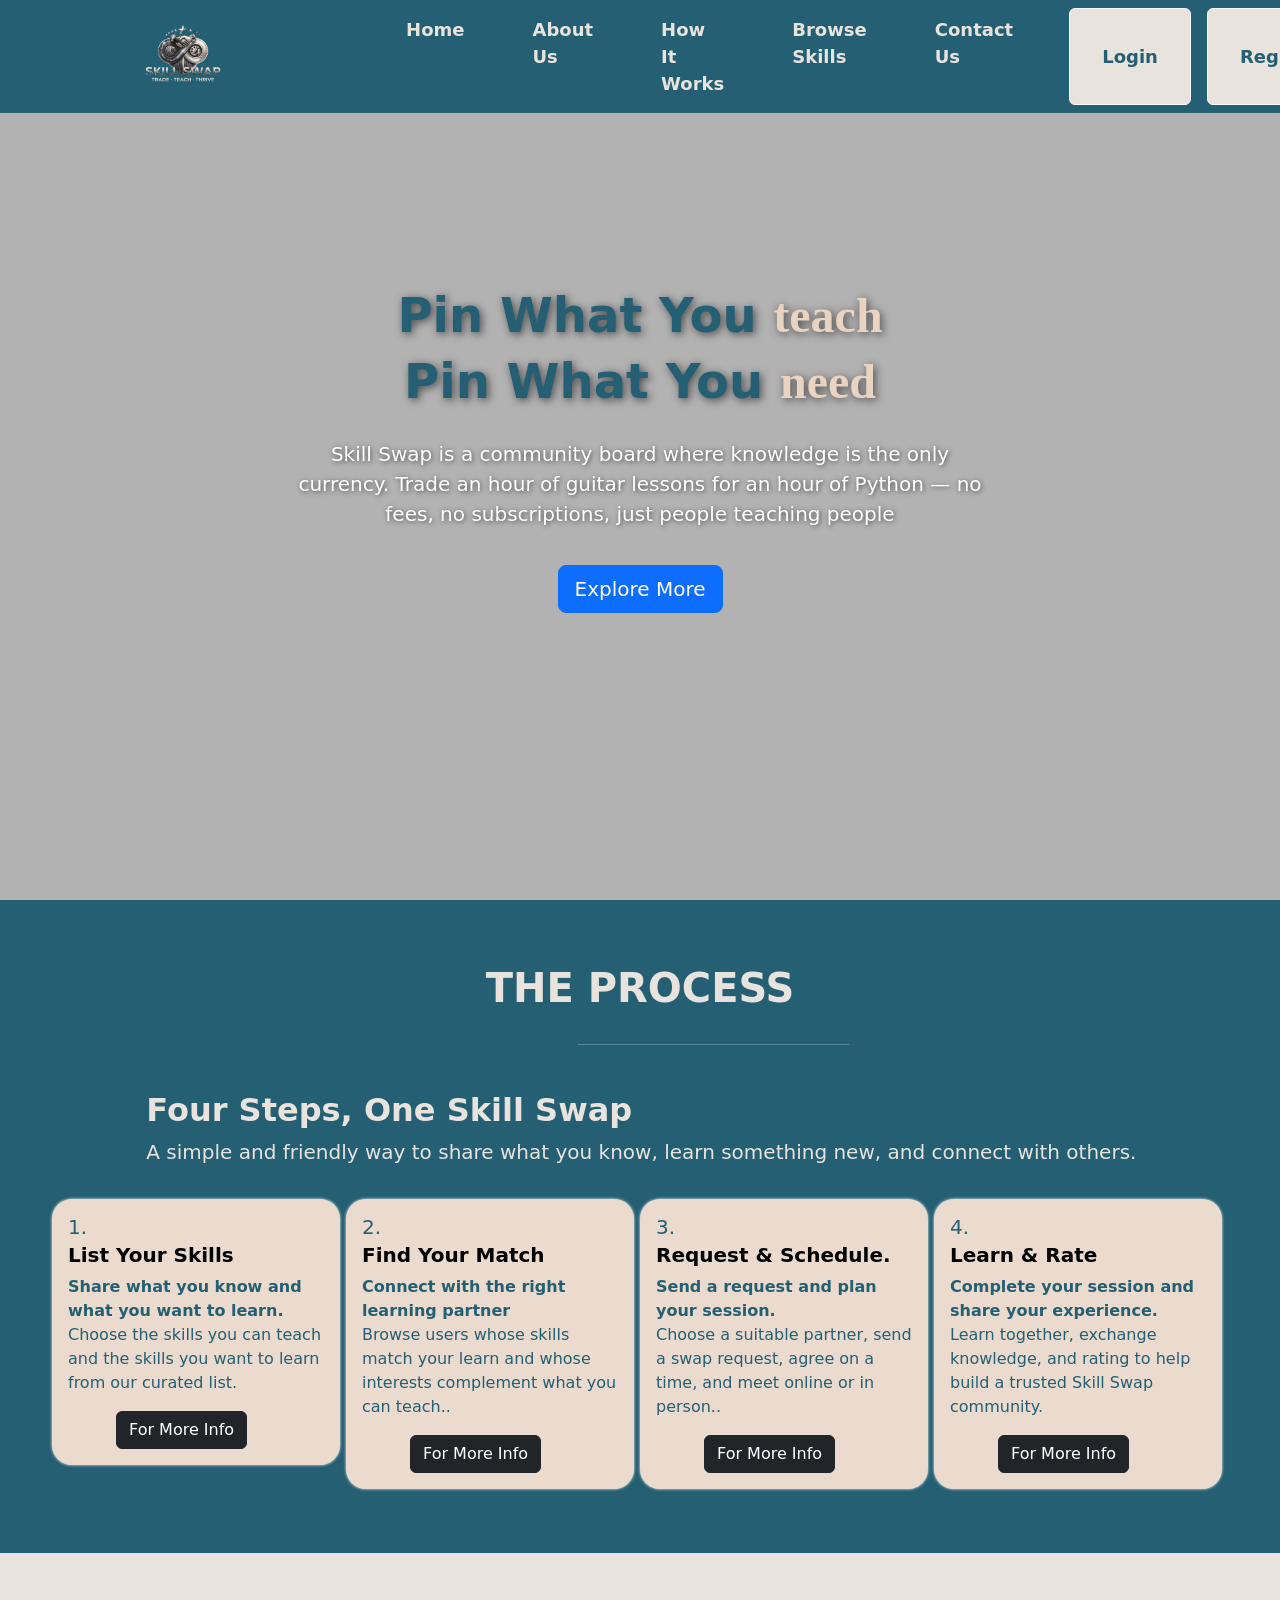
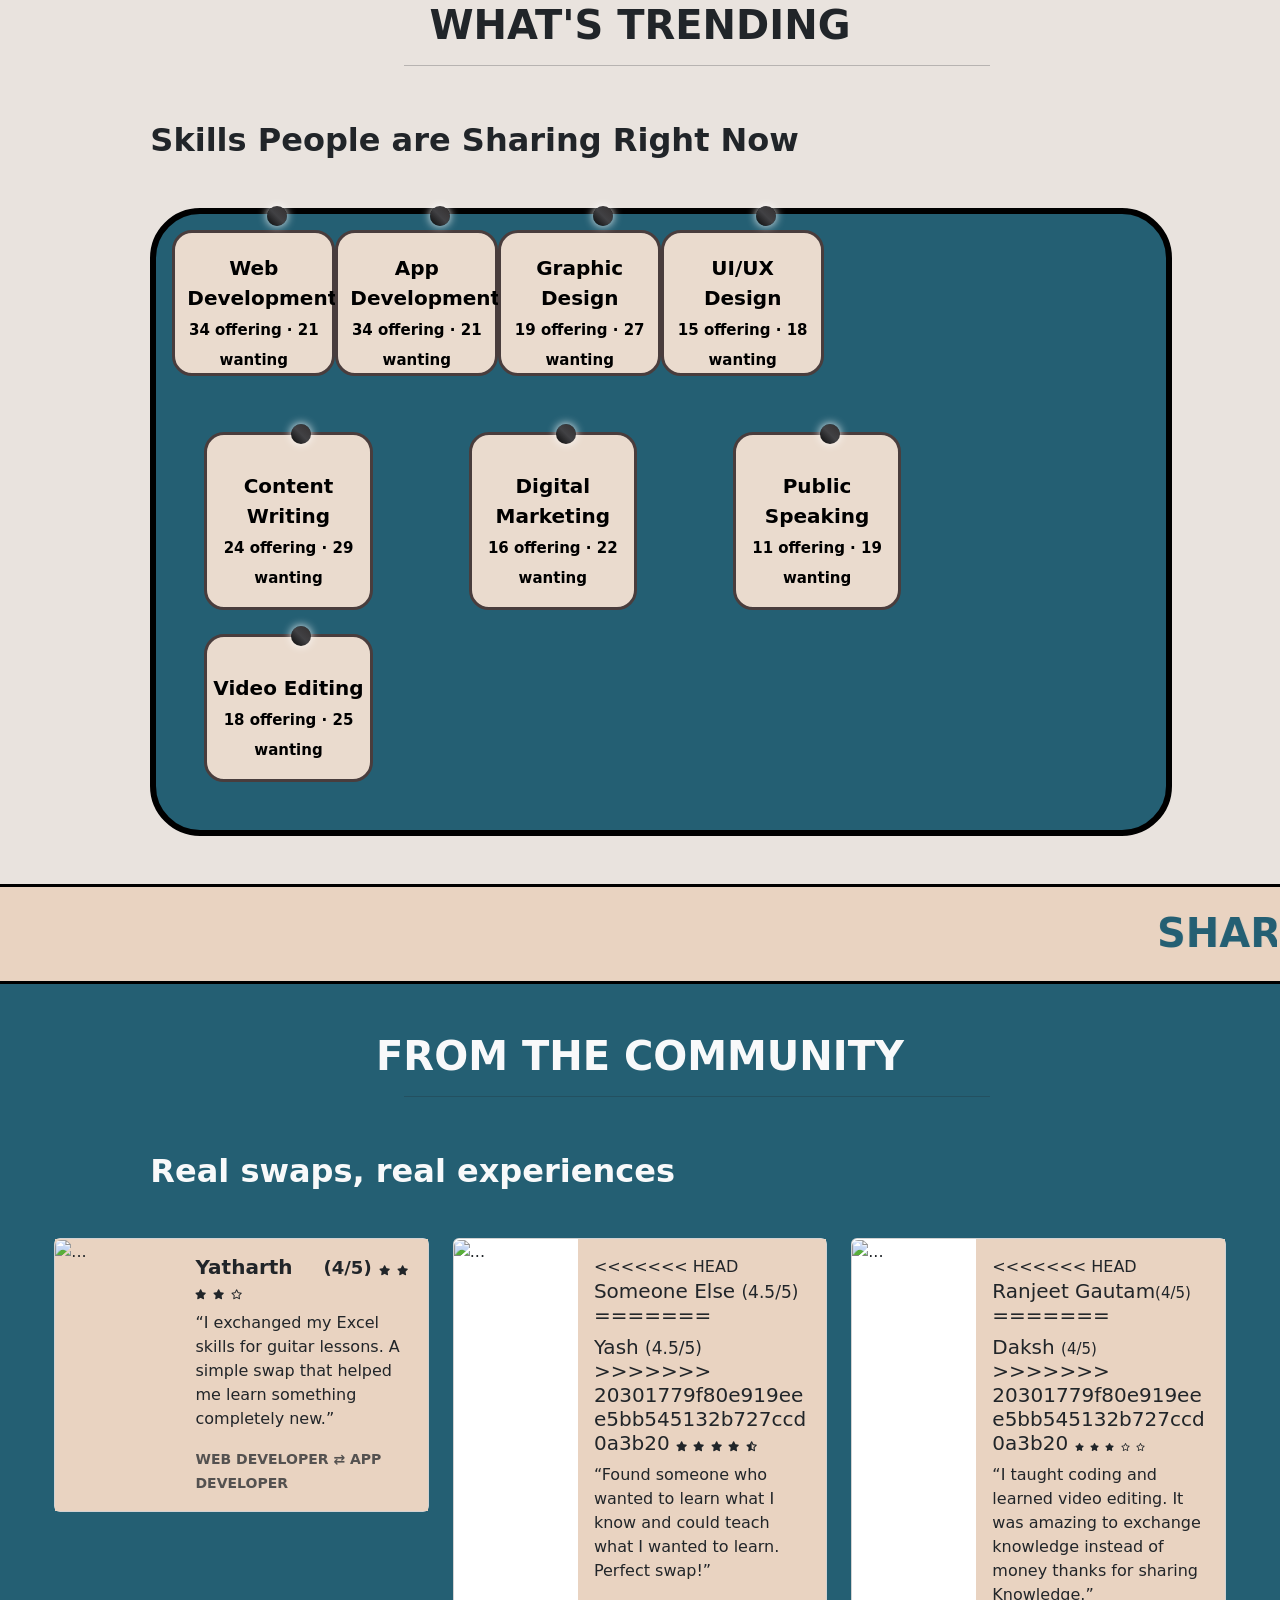
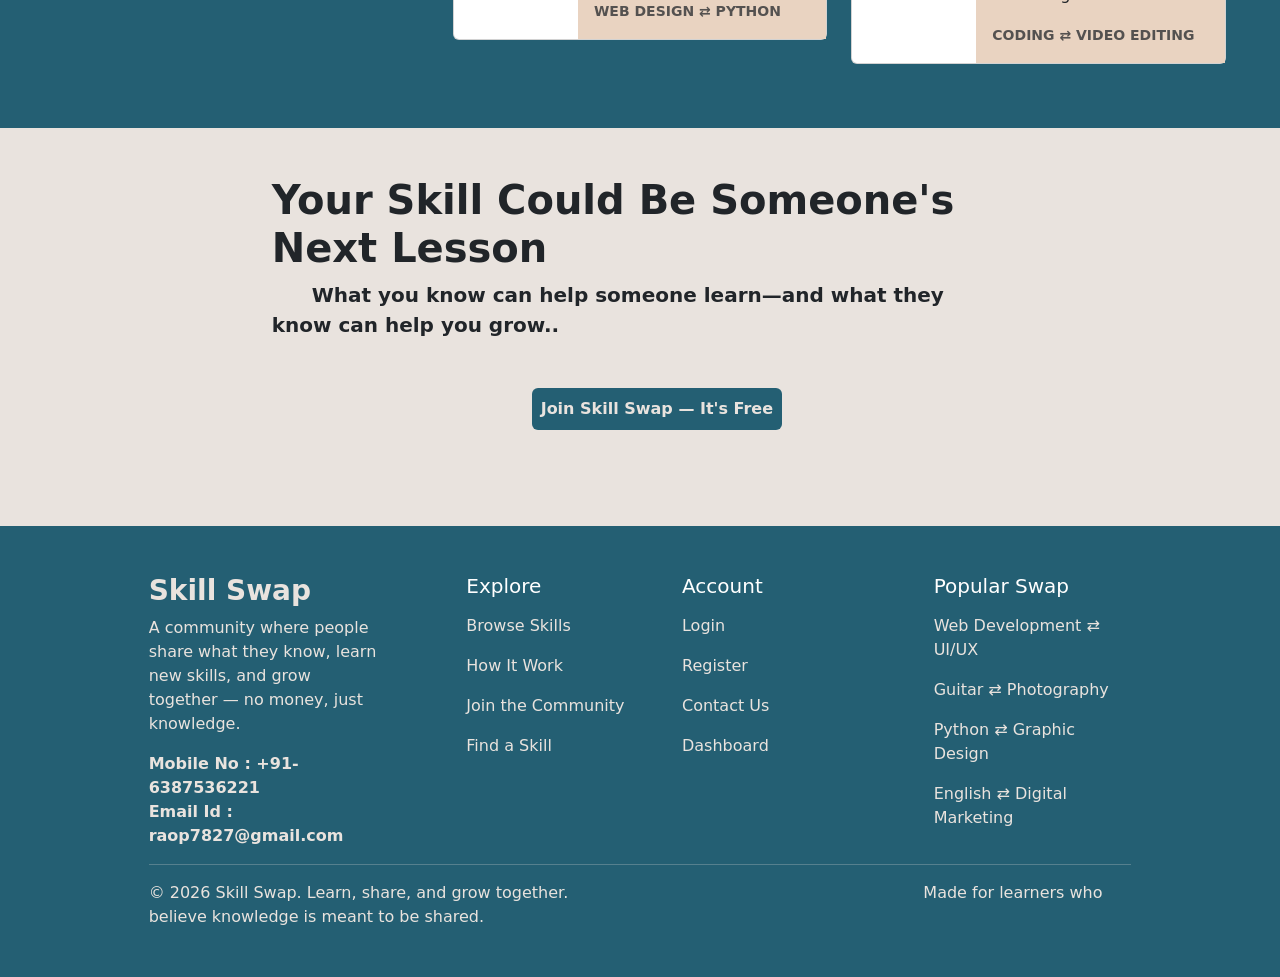
==== Index.html @ f8d186f0 "Updated Code" ====
<!DOCTYPE html>
<html lang="en">
<head>
 <link rel="stylesheet" href="css/bootstrap.css">
 <link rel="stylesheet" href="css/all.css">
 <link rel="stylesheet" href="index.css">
 <style>
 
 </style>
</head>
<body>
    <div class="comtainer-fluid">
        <div class="row bg-color1  fixed-top">
               <nav class="navbar navbar-expand-lg navbar-dark  ">

                    <img src="images/l.png" alt="" class="h2 img-fluid bg-color1">
    <button class="navbar-toggler" type="button" data-bs-toggle="collapse" data-bs-target="#navMenu">
      <span class="navbar-toggler-icon"></span>
    </button>
    <div class="collapse navbar-collapse bg-color1" id="navMenu">
      <ul class="navbar-nav ms-5 me-auto ab">
        <li class="nav-item"><a class="nav-link ab" href="Index.html">Home</a></li>
        <li class="nav-item"><a class="nav-link ab" href="#about">About Us</a></li>
        <li class="nav-item"><a class="nav-link ab" href="howitwork.html">How It Works</a></li>
        <li class="nav-item"><a class="nav-link ab" href="#contact">Browse Skills</a></li>
        <li class="nav-item"><a class="nav-link ab" href="Contact.html">Contact Us </a></li>
        <button class="btn btn-light ms-5 mt-0 mb-0 ps-4 pe-4 p-0 ac"><a class="nav-link ac" href="Login.html">Login</a></button>
        <button class="btn btn-light ms-3 mt-0 mb-0 ps-4 pe-4 p-0 ac"><a class="nav-link ac" href="registration.html">Register</a></button>
      </ul>
     
    </div>
    </nav>
  </div>

       
      
      
      <div class="row">
        <div  class="col-sm-12">
            <div class="video-hero" id="home">
  </video>
  <div class="video-overlay"></div>
  <div class="video-hero-content">
    <h1 style="color:#245F73 ;">Pin What You <span style="font-family: cursive; color: #e9d3c1;">teach</span></h1>
    <h1 style="color:#245F73 ;">Pin What You <span style="font-family: cursive; color: #e9d3c1;">need</span></h1>
        <p> Skill Swap is a community board where knowledge is the only currency. Trade an hour of guitar lessons for an hour of Python — no fees, no subscriptions, just people teaching people  </p> 
         <a href="#about" class="btn btn-primary btn-lg mt-3">Explore More</a>
  </div>
</div>
        </div>
      </div>
      <div class="row p-5" style="background-color: #245F73;">
        <div class="col-sm-11 mx-auto  b">
          <h3 class="b fw-bold fs-1 text-center py-3 text-uppercase">The Process</h3> <hr class="text-light w-25 text-center " style="margin-left: 480px !important;">
         <span class="ps-5 fs-5 ps-1"> <h2 class="fw-semibold ps-5">Four Steps, One Skill Swap</h2>
          <p class="ps-5">A simple and friendly way to share what you know, learn something new, and connect with others.</p>
          </span>

         


        </div>
        <div class="row">
          <div class="col-sm-12 p-3 ">
            <div class="row">
          <div class="col-sm-3 ">
            <div class="card rounded-lg" style="width: 18rem; background-color: #245F73; border: none;">
  <div class="card-body b1 rounded-lg shadow">
    <h5 class="card-title">1.</h5>
    <h6 class="card-subtitle fw-bold fs-5 mb-2 text-body-secondary" style="color:black !important">List Your Skills</h6>
    <p class="card-text ">
     <span class="fw-semibold">Share what you know and what you want to learn.</span>  <br>  Choose the skills you can teach and the skills you want to learn from our curated list.</p>
    <button class="btn btn-dark ms-5">For More Info</button>
   
  </div>
</div>
          </div>
          <div class="col-sm-3">
    <div class="card rounded-lg" style="width: 18rem; background-color: #245F73; border: none;">
  <div class="card-body b1 rounded-lg shadow">
    <h5 class="card-title">2.</h5>
    <h6 class="card-subtitle fw-bold fs-5 mb-2 text-body-secondary" style="color:black !important">Find Your Match</h6>
    <p class="card-text ">
     <span class="fw-semibold">Connect with the right learning partner</span>  <br>  Browse users whose skills match your learn and whose interests complement what you can teach..</p>
    <button class="btn btn-dark ms-5">For More Info</button>
   
  </div>
</div>
          </div>
          <div class="col-sm-3">
    <div class="card rounded-lg" style="width: 18rem; background-color: #245F73; border: none;">
  <div class="card-body b1 rounded-lg shadow">
    <h5 class="card-title">3.</h5>
    <h6 class="card-subtitle fw-bold fs-5 mb-2 text-body-secondary" style="color:black !important">Request & Schedule.</h6>
    <p class="card-text ">
     <span class="fw-semibold">Send a request and plan your session.</span>  <br>  Choose a suitable partner, send a swap request, agree on a  time, and meet online or in person..</p>
    <button class="btn btn-dark ms-5">For More Info</button>
   
  </div>
</div>
          </div>
          <div class="col-sm-3">
    <div class="card rounded-lg" style="width: 18rem; background-color: #245F73; border: none;">
  <div class="card-body b1 rounded-lg shadow">
    <h5 class="card-title">4.</h5>
    <h6 class="card-subtitle fw-bold fs-5 mb-2 text-body-secondary" style="color:black !important">Learn & Rate</h6>
    <p class="card-text ">
     <span class="fw-semibold">Complete your session and share your experience.</span>  <br>  Learn together, exchange knowledge, and  rating to help build a trusted Skill Swap community.</p>
    <button class="btn btn-dark ms-5 rounded-lg">For More Info</button>
   
  </div>
</div>
          </div>
            </div>
          </div>
        </div>
      </div>
      <div class="row " style="background-color:#E9E3DE ;">
        <div class="col-sm-11 mx-auto ">
            <h3 class=" fw-bold fs-1 text-center  pt-5">WHAT'S TRENDING</h3> <hr class="text-dark w-50 text-center " style="margin-left: 350px !important; height: 10px !important;">
         <span class="ps-5 fs-5 "> <h2 class="fw-semibold ps-5 ms-5">Skills People are Sharing Right Now</h2></span>
         <div class="row my-5 ms-5 rounded-lg" style="border-radius: 20px !important;">
          <div class="col-sm-12 ms-5 rounded-lg " style="background-color: #245F73; min-height: 200px; width: 90%; border-radius: 50px !important; border:6px solid black">
             <div class="row pt-3 text-center rounded-lg p-3">
              
              <div class="col-sm-2  c fw-bold fs-5 " style="min-width: 100px !important; border:3px solid rgb(73, 61, 61)";box-shadow:><div class="m" style="height: 20px; width: 20px ; background-color: red; border-radius: 100%;"></div>
                Web Development <br><span class="fs fw-semibold" >34 offering · 21 wanting</span>
              </div>
              <div class="col-sm-2  c fw-bold fs-5  " style="min-width: 100px !important; border:3px solid rgb(73, 61, 61)"">
                <div class="m" style="height: 20px; width: 20px ; background-color: red; border-radius: 100%;"></div>App Development<br><span class="fs fw-semibold" >34 offering · 21 wanting</span></div>
             <div class="col-sm-2  c fw-bold fs-5  " style="min-width: 100px !important; border:3px solid rgb(73, 61, 61)"">
                <div class="m" style="height: 20px; width: 20px ; background-color: red; border-radius: 100%;"></div>Graphic Design<br><span class="fs fw-semibold" >19 offering · 27 wanting</span></div>
             <div class="col-sm-2  c fw-bold fs-5  " style="min-width: 100px !important; border:3px solid rgb(73, 61, 61)">
                <div class="m" style="height: 20px; width: 20px ; background-color: red; border-radius: 100%;"></div>UI/UX Design<br><span class="fs fw-semibold" >15 offering · 18 wanting</span></div>
             </div>
             <div class="row pt-3 text-center rounded-lg pb-5">
              
              <div class="col-sm-2 mx-5 c fw-bold fs-5  px-1 py-3 mt-4" style="min-width: 100px !important; border:3px solid rgb(73, 61, 61)""><div class="m" style="height: 20px; width: 20px ; background-color: red; border-radius: 100%;"></div>
                Content Writing<br><span class="fs fw-semibold" >24 offering · 29 wanting</span>
              </div>
              <div class="col-sm-2 mx-5 c fw-bold fs-5  px-1 py-3 mt-4" style="min-width: 100px !important; border:3px solid rgb(73, 61, 61)"">
                <div class="m" style="height: 20px; width: 20px ; background-color: red; border-radius: 100%;"></div>Digital Marketing<br><span class="fs fw-semibold" >16 offering · 22 wanting</span></div>
             <div class="col-sm-2 mx-5 c fw-bold fs-5  px-1 py-3 mt-4" style="min-width: 100px !important; border:3px solid rgb(73, 61, 61)"">
                <div class="m" style="height: 20px; width: 20px ; background-color: red; border-radius: 100%;"></div>Public Speaking<br><span class="fs fw-semibold" >11 offering · 19 wanting</span></div>
             <div class="col-sm-2 mx-5 c fw-bold fs-5  px-1 py-3 mt-4" style="min-width: 100px !important; border:3px solid rgb(73, 61, 61)"">
                <div class="m" style="height: 20px; width: 20px ; background-color: red; border-radius: 100%;"></div>Video Editing<br><span class="fs fw-semibold" >18 offering · 25 wanting</span></div>
             </div>
             
             
          </div>
         </div>
        </div>
      </div>


      <div class="row pt-3 text-uppercase" style="background-color: #e9d3c1; color:#245F73;border:3px solid black; min-height: 100px !important
      ;" >
        <div class="col-sm-12">
          <marquee class="fs-1 fw-bold">
    Share what you know • Discover what you don't • Swap skills • Build connections • Keep learning
         </marquee>
        </div>
      </div>


            <div class="row" style="background-color: #245F73;">
              <div class="col-sm-11 mx-auto">
                    <h3 class=" fw-bold fs-1 text-center text-light pt-5">FROM THE COMMUNITY</h3> <hr class="text-dark w-50 text-center " style="margin-left: 350px !important; height: 10px !important;">
              <span class="ps-5 fs-5 "> <h2 class="fw-semibold ps-5 text-light ms-5">Real swaps, real experiences</h2></span>
              <div class="row my-5">
                <div class="col-sm-4">
                  <div class="card mb-3" style="max-width: 540px;">
  <div class="row g-0">
    <div class="col-md-4" style="background-color: #e9d3c1;">
      <img src="images/akh.png" class="img-fluid rounded-start" alt="..." style="height: 200px !important; width: 250px !important;">
    </div>
    <div class="col-md-8" style="background-color: #e9d3c1;">
      <div class="card-body">
        <h5 class="card-title fw-semibold">Yatharth  <span class="fs-5 ms-4" style="font-size: 18px  !important;">(4/5)</span>
          <span class="fs-5 "><i class="fa-solid fa-star " style="font-size: 10px !important;" ></i>
            <i class="fa-solid fa-star" style="font-size: 10px !important;"></i>
            <i class="fa-solid fa-star" style="font-size: 10px !important;"></i>
            <i class="fa-solid fa-star" style="font-size: 10px !important;"></i>
            <i class="fa-regular fa-star" style="font-size: 10px !important;"></i>
            
          </span>
        </h5>
        <p class="card-text">“I exchanged my Excel skills for guitar lessons. A simple swap that helped me learn something completely new.”</p>
        <p class="card-text text-dark fw-semibold text-uppercase" style="color:black !important"><small class="text-body-secondary text-dark">Web Developer ⇄ App Developer</small></p>
      </div>
    </div>
  </div>
</div>
                </div>
                <div class="col-sm-4"><div class="card mb-3" style="max-width: 540px;">
  <div class="row g-0">
    <div class="col-md-4">
      <img src="..." class="img-fluid rounded-start" alt="...">
    </div>
    <div class="col-md-8" style="background-color: #e9d3c1;">
      <div class="card-body">
<<<<<<< HEAD
        <h5 class="card-title">Someone Else  <span class="fs-5 " style="font-size: 17px  !important;">(4.5/5)</span>
=======
        <h5 class="card-title"> Yash <span class="fs-5 " style="font-size: 17px  !important;">(4.5/5)</span>
>>>>>>> 20301779f80e919eee5bb545132b727ccd0a3b20
        <span> <i class="fa-solid fa-star" style="font-size: 10px !important;"></i>
            <i class="fa-solid fa-star" style="font-size: 10px !important;"></i>
            <i class="fa-solid fa-star" style="font-size: 10px !important;"></i>
            <i class="fa-solid fa-star" style="font-size: 10px !important;"></i>
          <i class="fa-solid fa-star-half-stroke" style="font-size: 10px !important;"></i></span>
        </h5>
        <p class="card-text">“Found someone who wanted to learn what I know and could teach what I wanted to learn. Perfect swap!”</p>
        <p class="card-text  text-dark fw-semibold" style="color:black !important"><small class="text-body-secondary">WEB DESIGN ⇄ PYTHON</small></p>
      </div>
    </div>
  </div>
</div></div>
                <div class="col-sm-4">
                  <div class="card mb-3" style="max-width: 540px;">
  <div class="row g-0">
    <div class="col-md-4">
      <img src="images/mai.png" class="img-fluid rounded-start" alt="..." style="height: 200px !important;">
    </div>
    <div class="col-md-8" style="background-color: #e9d3c1;">
      <div class="card-body">
<<<<<<< HEAD
        <h5 class="card-title">Ranjeet Gautam<span class="fs-5 " style="font-size: 15px  !important;">(4/5)</span>
=======
        <h5 class="card-title">Daksh  <span class="fs-5 " style="font-size: 15px  !important;">(4/5)</span>
>>>>>>> 20301779f80e919eee5bb545132b727ccd0a3b20
        <span>   <i class="fa-solid fa-star" style="font-size: 8px !important;"></i>
            <i class="fa-solid fa-star" style="font-size: 8px !important;"></i>
            <i class="fa-solid fa-star" style="font-size: 8px !important;"></i>
          <i class="fa-regular fa-star" style="font-size: 8px !important;"></i>
          <i class="fa-regular fa-star" style="font-size: 8px !important;"></i>
          </span>
        </h5>
        <p class="card-text">“I taught coding and learned video editing. It was amazing to exchange knowledge instead of money thanks for sharing Knowledge.”</p>
        <p class="card-text  text-dark fw-semibold" style="color:black !important"><small class="text-body-secondary">CODING ⇄ VIDEO EDITING</small></p>
      </div>
    </div>
  </div>
</div>
                </div>
              </div>
              </div>
            </div>


            <div class="row" style="background-color: #E9E3DE;">
              <div class="col-sm-7 mx-auto   py-5">
                <h3 class="fw-bold fs-1">Your Skill Could Be Someone's Next Lesson</h3>
                <span class="text-center my-5 ms-5 fw-semibold fs-5"  style="margin-left: 40px !important;">What you know can help someone learn—and what they know can help you grow..</span>
                <button class="btn p-2 fw-semibold my-5 mx-auto b" style="margin-left: 260px !important;">Join Skill Swap — It's Free</button>
              </div>
            </div>


            <div class="row p-5" style="background-color: #245F73; color:#E9E3DE ">
              <div class="col-sm-10 mx-auto">
               <div class="row">
                 <div class="col-sm-3">
                    <h3 class="fw-bold">Skill Swap</h3>
                    <p>A community where people share what they know, learn new skills, and grow together — no money, just knowledge.</p>
                    <span class="fw-semibold">Mobile No : +91-6387536221</span> <br>
                    <span class="fw-semibold">Email Id : raop7827@gmail.com</span> <br>
                  </div>
                  <div class="col-sm-3 ps-5">
                    <h5 class="mb-3" style="margin-left: 30px !important; color:white !important">Explore</h5>
                    <a href="#" class="d-block mb-3" style="color:#E9E3DE;text-decoration: none !important; margin-left: 30px !important;">Browse Skills</a>
                    <a href="#" class="d-block mb-3" style="color:#E9E3DE;text-decoration: none !important;margin-left: 30px !important;">How It Work</a>
                    <a href="#" class="d-block mb-3" style="color:#E9E3DE;text-decoration: none !important; margin-left: 30px !important;">Join the Community</a>
                    <a href="#" class="d-block mb-3" style="color:#E9E3DE;text-decoration: none !important; margin-left: 30px !important;">Find a Skill</a>
                  </div>
                  <div class="col-sm-3">
                    <h5 class="mb-3" style="margin-left: 30px !important; color:white !important">Account</h5>
                    <a href="#" class="d-block mb-3" style="color:#E9E3DE;text-decoration: none !important; margin-left: 30px !important;">Login</a>
                    <a href="#" class="d-block mb-3" style="color:#E9E3DE;text-decoration: none !important;margin-left: 30px !important;">Register</a>
                    <a href="#" class="d-block mb-3" style="color:#E9E3DE;text-decoration: none !important; margin-left: 30px !important;">Contact Us</a>
                    <a href="#" class="d-block mb-3" style="color:#E9E3DE;text-decoration: none !important; margin-left: 30px !important;">Dashboard</a>
                  </div>
                  <div class="col-sm-3">
                    <h5 class="mb-3" style="margin-left: 30px !important;color:white !important">Popular Swap </h5>
                    <a href="#" class="d-block mb-3" style="color:#E9E3DE;text-decoration: none !important; margin-left: 30px !important;">Web Development ⇄ UI/UX</a>
                    <a href="#" class="d-block mb-3" style="color:#E9E3DE;text-decoration: none !important;margin-left: 30px !important;">Guitar ⇄ Photography</a>
                    <a href="#" class="d-block mb-3" style="color:#E9E3DE;text-decoration: none !important; margin-left: 30px !important;">Python ⇄ Graphic Design</a>
                    <a href="#" class="d-block mb-3" style="color:#E9E3DE;text-decoration: none !important; margin-left: 30px !important;">English ⇄ Digital Marketing</a>
                  </div>
               </div>
               <hr>
               <span>© 2026 Skill Swap. Learn, share, and grow together.</span>
               <span class="text-end ps-5" style="padding-left: 350px !important;">Made for learners who believe knowledge is meant to be shared.</span>
              </div>
            </div>
    </div>
     </div>
</body>
</html>
---- index.css ----
.bg-color1{
    color: #E9E3DE !important;
    background-color:rgb(36, 95, 115) ;
    backdrop-filter: blur(100px) !important;
    
 }
 .h{
    max-height: 70px !important;
 }
 .h2{
    max-height: 60px !important;
    padding-left: 140px !important;
    box-sizing: border-box;
 }
 .ab{
     padding-left: 60px !important;
    color: #E9E3DE !important;
    box-sizing: border-box !important;
    font-weight: 600 !important;
    font-size: 18px !important;
 
 }
  .ac{
     background-color: #E9E3DE !important;
     color: #245F73 !important;
  
    box-sizing: border-box !important;
    font-weight: 600 !important;
    font-size: 18px !important;
 }
 .b{
    background-color: #245F73;
    color: #E9E3DE !important;
 }
 .b1{
    color: #245F73;
    background-color: #eadbce !important;
    border-radius: 20px !important;
    box-shadow: 0px 0px 3px 0px rgb(250, 247, 247) !important;
       transition: 1s;
 }
 .b1:hover{
       transform: scale(90%);
       transition: 2s;
 }
 .active :hover{
    color:rgba(11, 11, 11, 0.637)
 }




   .video-hero {
    position: relative;
    width: 100%;
    height: 100vh;
    overflow: hidden;
  }

  .video-hero video {
    position: absolute;
    top: 50%;
    left: 50%;
    min-width: 100%;
    min-height: 100%;
    width: auto;
    height: auto;
    transform: translate(-50%, -50%);
    object-fit: cover;
    z-index: 1;
  }

 
  .video-overlay {
    position: absolute;
    top: 0;
    left: 0;
    width: 100%;
    height: 100%;
    background: rgba(0, 0, 0, 0.3);
    z-index: 2;
  }

  .video-hero-content {
    position: relative;
    z-index: 3;
    height: 100%;
    display: flex;
    flex-direction: column;
    justify-content: center;
    align-items: center;
    text-align: center;
    color: #fff;
    padding: 0 20px;
  }

  .video-hero-content h1 {
    font-size: 3rem;
    font-weight: 700;
    text-shadow: 2px 2px 8px rgba(0,0,0,0.6);
  }

  .video-hero-content p {
    font-size: 1.25rem;
    max-width: 700px;
    margin: 20px auto;
    text-shadow: 1px 1px 5px rgba(0,0,0,0.6);
  }

  @media (max-width: 768px) {
    .video-hero-content h1 {
      font-size: 2rem;
    }
    .video-hero-content p {
      font-size: 1rem;
    }
  }

  section {
    padding: 60px 0;
  }


  .c{
    background-color: #eadbce;
    color: black;
    min-height: 60px !important;
    min-width: 10px !important;
    border-radius: 20px !important;
   transition: 1s;
  }
  .c:hover{
     box-shadow: 0px 0px 10px 5px white !important;
     transition: 1s;
  }
  .m{
    margin-left: 80px !important;
    transform: translateY(-27px);
    background: linear-gradient(45deg,rgb(7, 7, 7),rgb(65, 65, 68),rgb(51, 47, 47)) !important;
    box-shadow: 0px 0px 10px 0px white ;
    font-size: 30px !important;
  }
  .fs{
    font-size: 15px !important;
  }
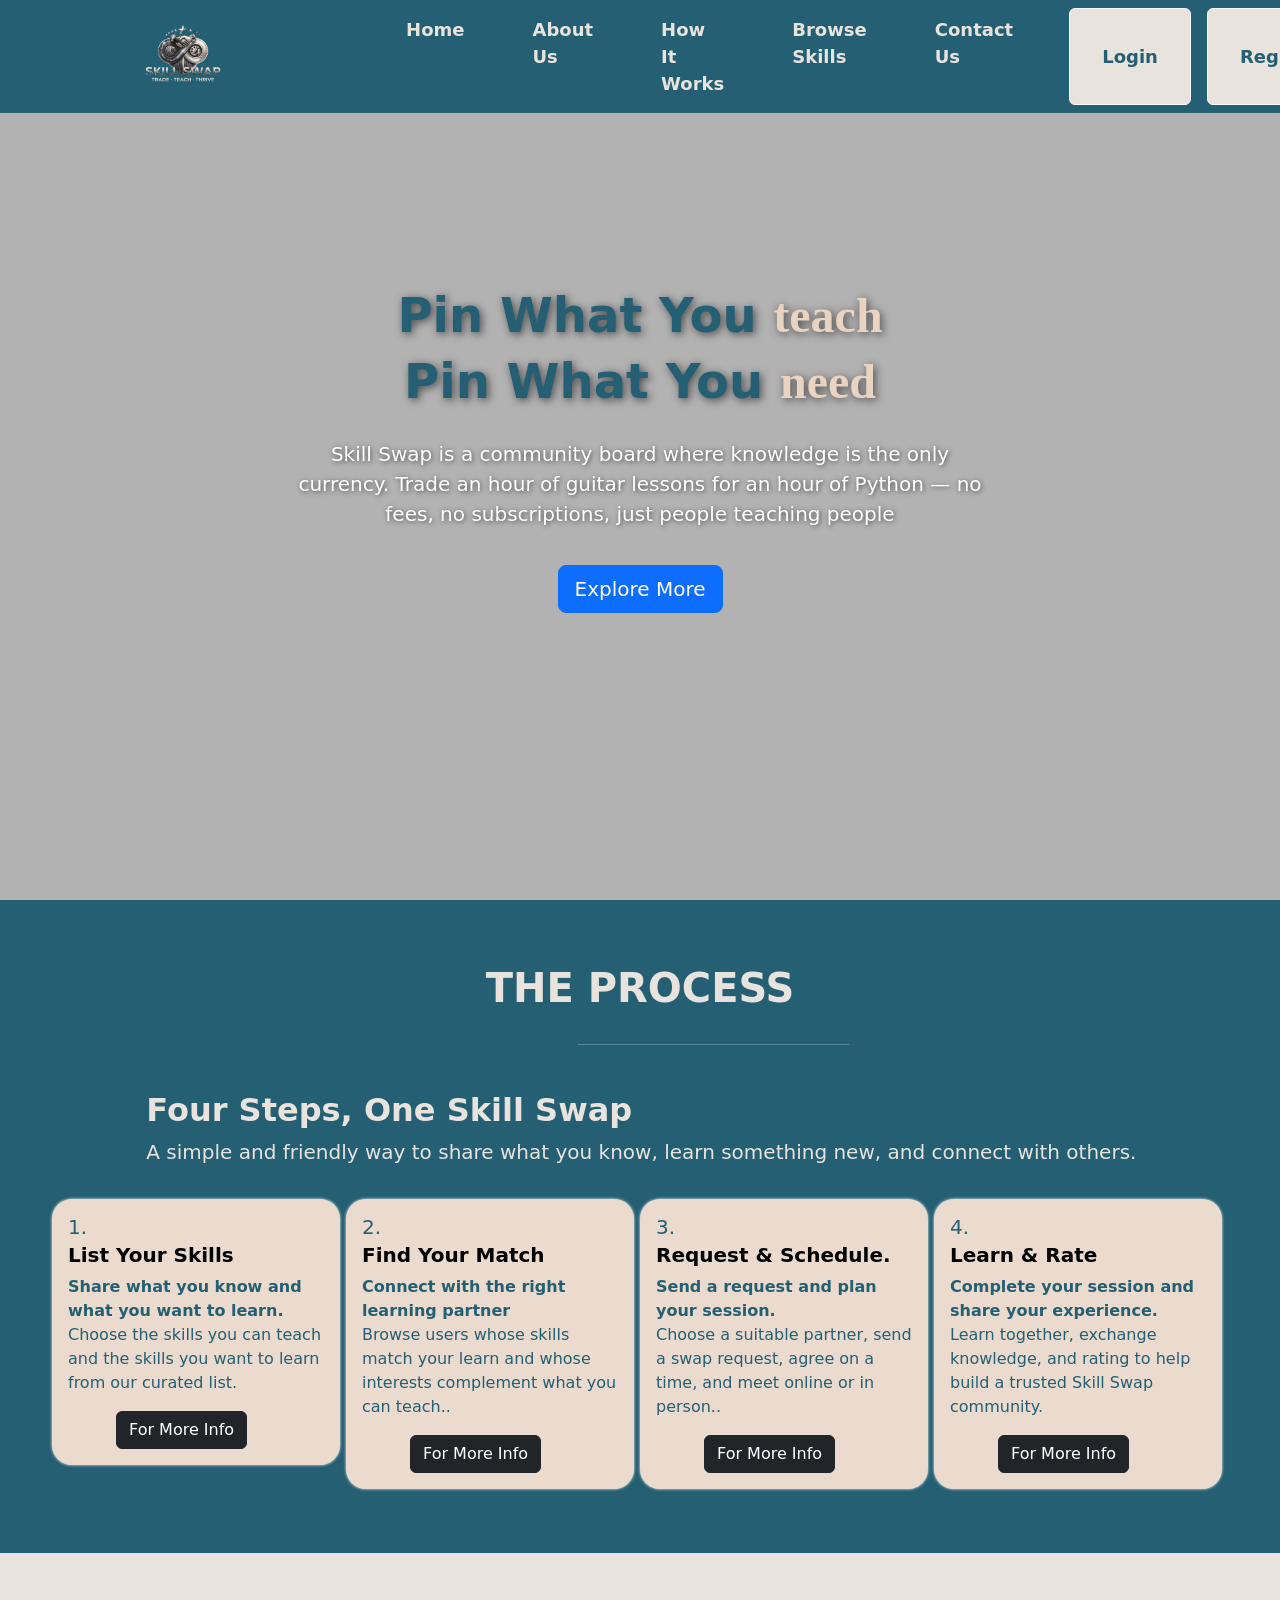
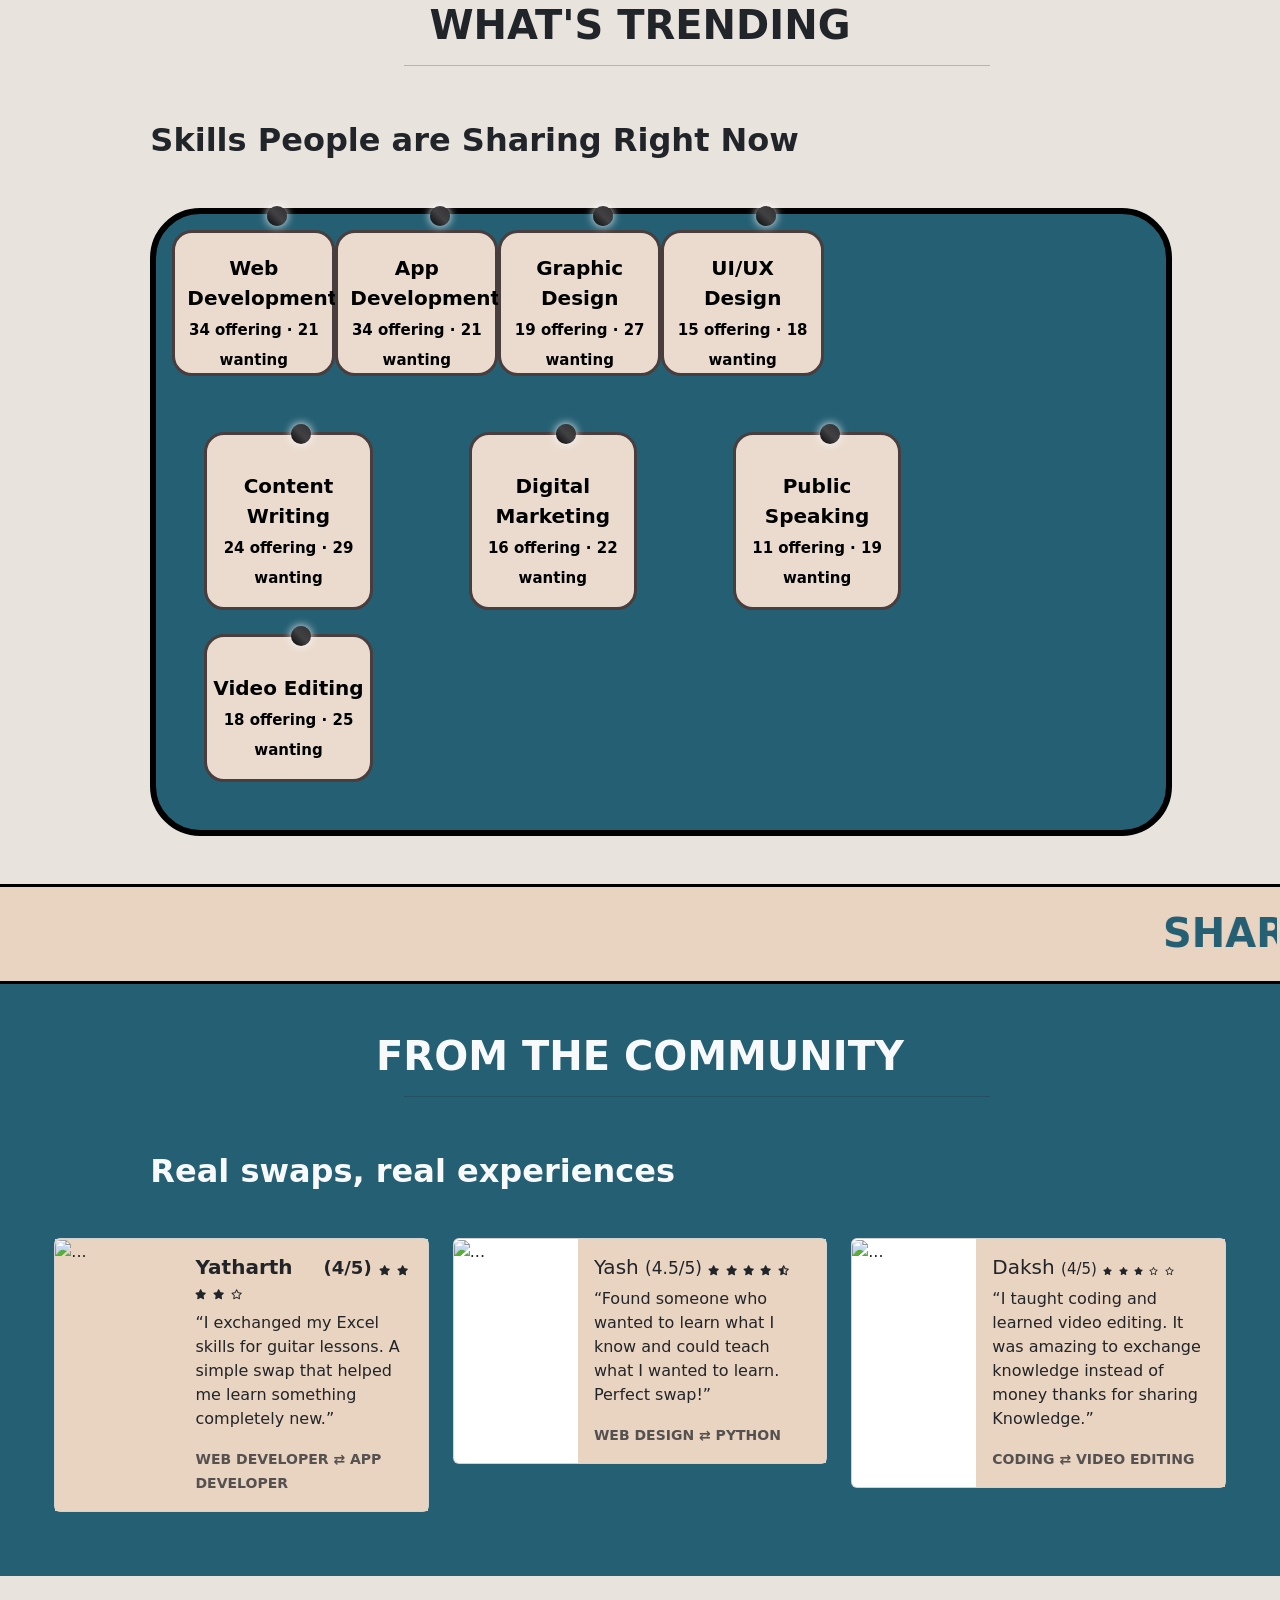
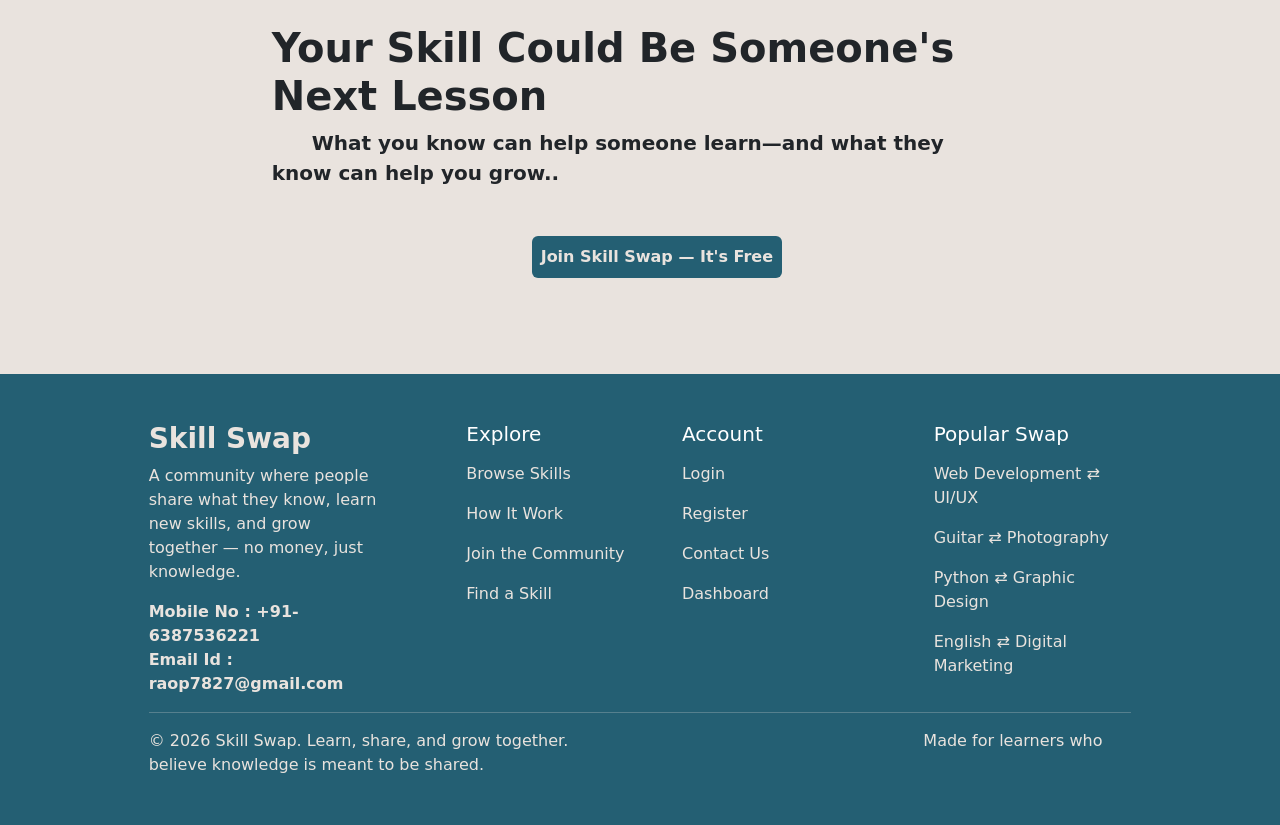
==== commit 3d8a7044: "updated code" ====
--- a/Index.html
+++ b/Index.html
@@ -199,11 +199,7 @@
     </div>
     <div class="col-md-8" style="background-color: #e9d3c1;">
       <div class="card-body">
-<<<<<<< HEAD
-        <h5 class="card-title">Someone Else  <span class="fs-5 " style="font-size: 17px  !important;">(4.5/5)</span>
-=======
         <h5 class="card-title"> Yash <span class="fs-5 " style="font-size: 17px  !important;">(4.5/5)</span>
->>>>>>> 20301779f80e919eee5bb545132b727ccd0a3b20
         <span> <i class="fa-solid fa-star" style="font-size: 10px !important;"></i>
             <i class="fa-solid fa-star" style="font-size: 10px !important;"></i>
             <i class="fa-solid fa-star" style="font-size: 10px !important;"></i>
@@ -224,11 +220,7 @@
     </div>
     <div class="col-md-8" style="background-color: #e9d3c1;">
       <div class="card-body">
-<<<<<<< HEAD
-        <h5 class="card-title">Ranjeet Gautam<span class="fs-5 " style="font-size: 15px  !important;">(4/5)</span>
-=======
         <h5 class="card-title">Daksh  <span class="fs-5 " style="font-size: 15px  !important;">(4/5)</span>
->>>>>>> 20301779f80e919eee5bb545132b727ccd0a3b20
         <span>   <i class="fa-solid fa-star" style="font-size: 8px !important;"></i>
             <i class="fa-solid fa-star" style="font-size: 8px !important;"></i>
             <i class="fa-solid fa-star" style="font-size: 8px !important;"></i>
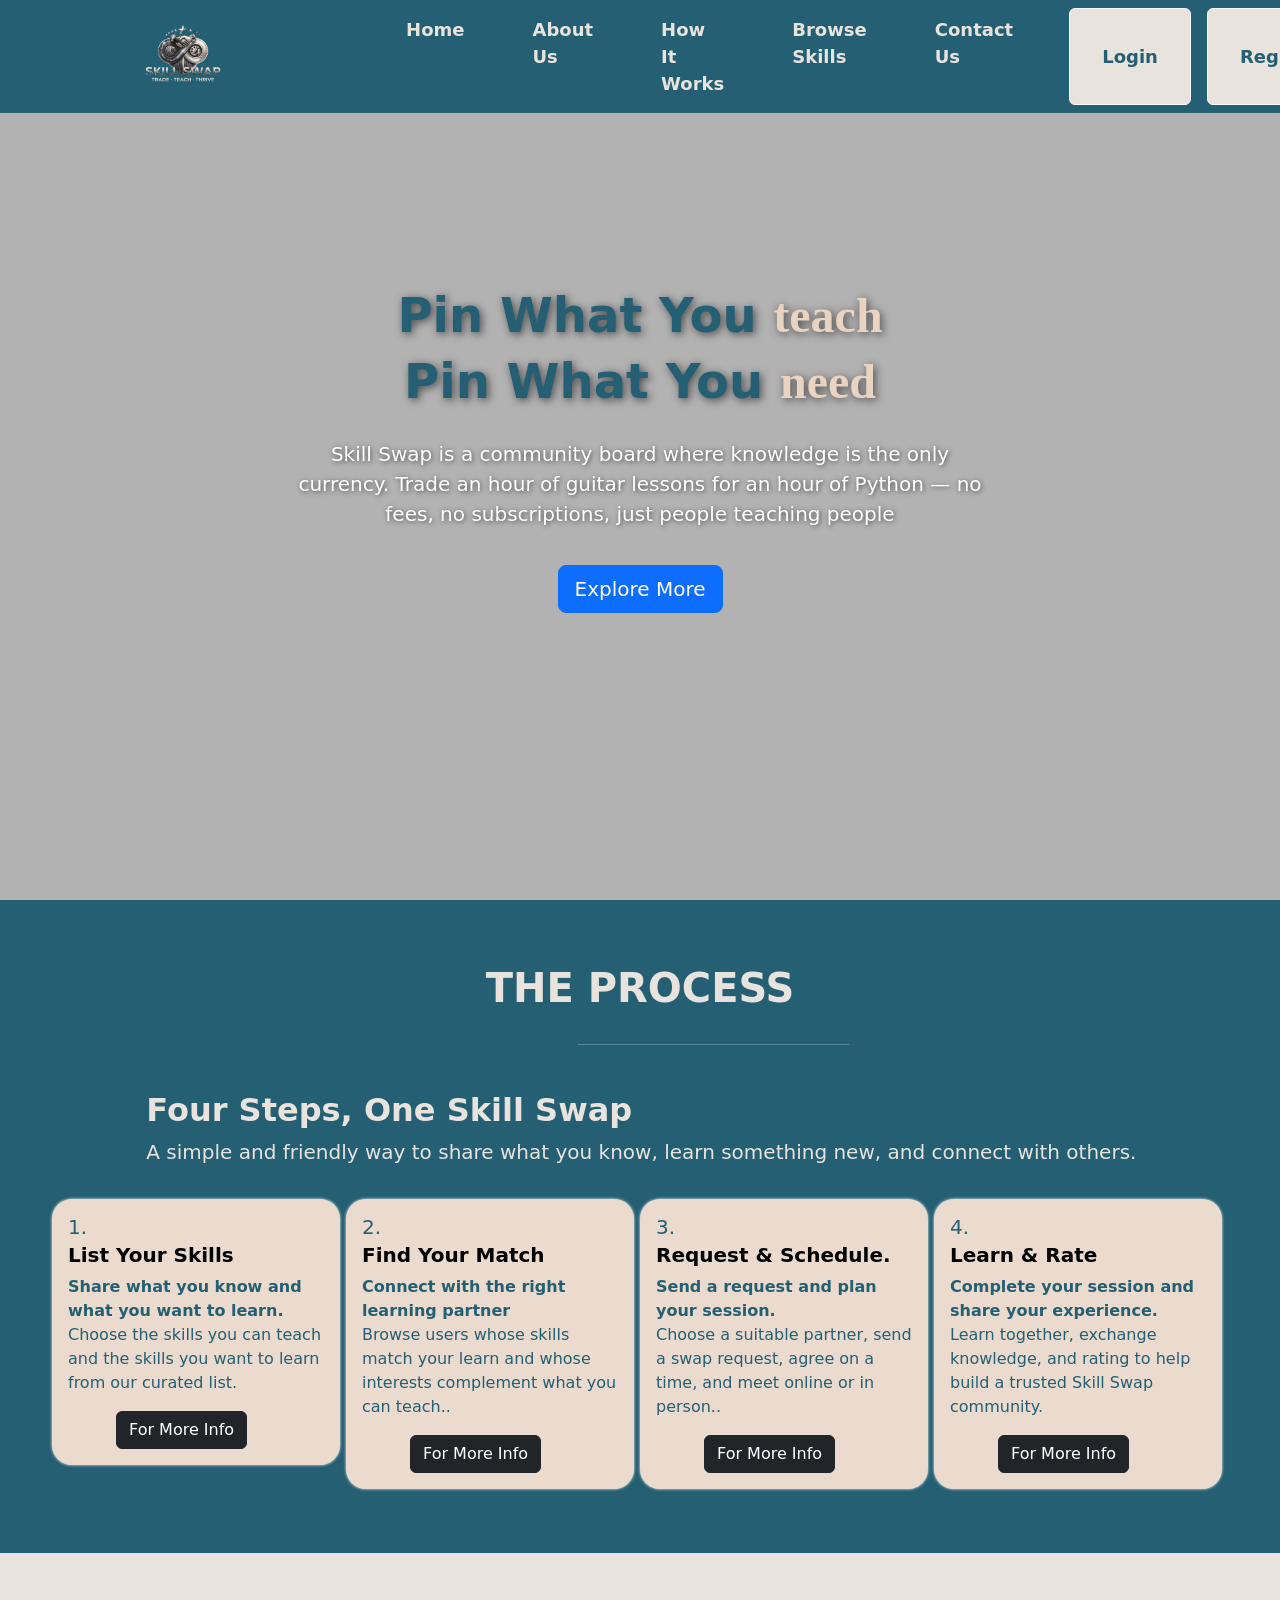
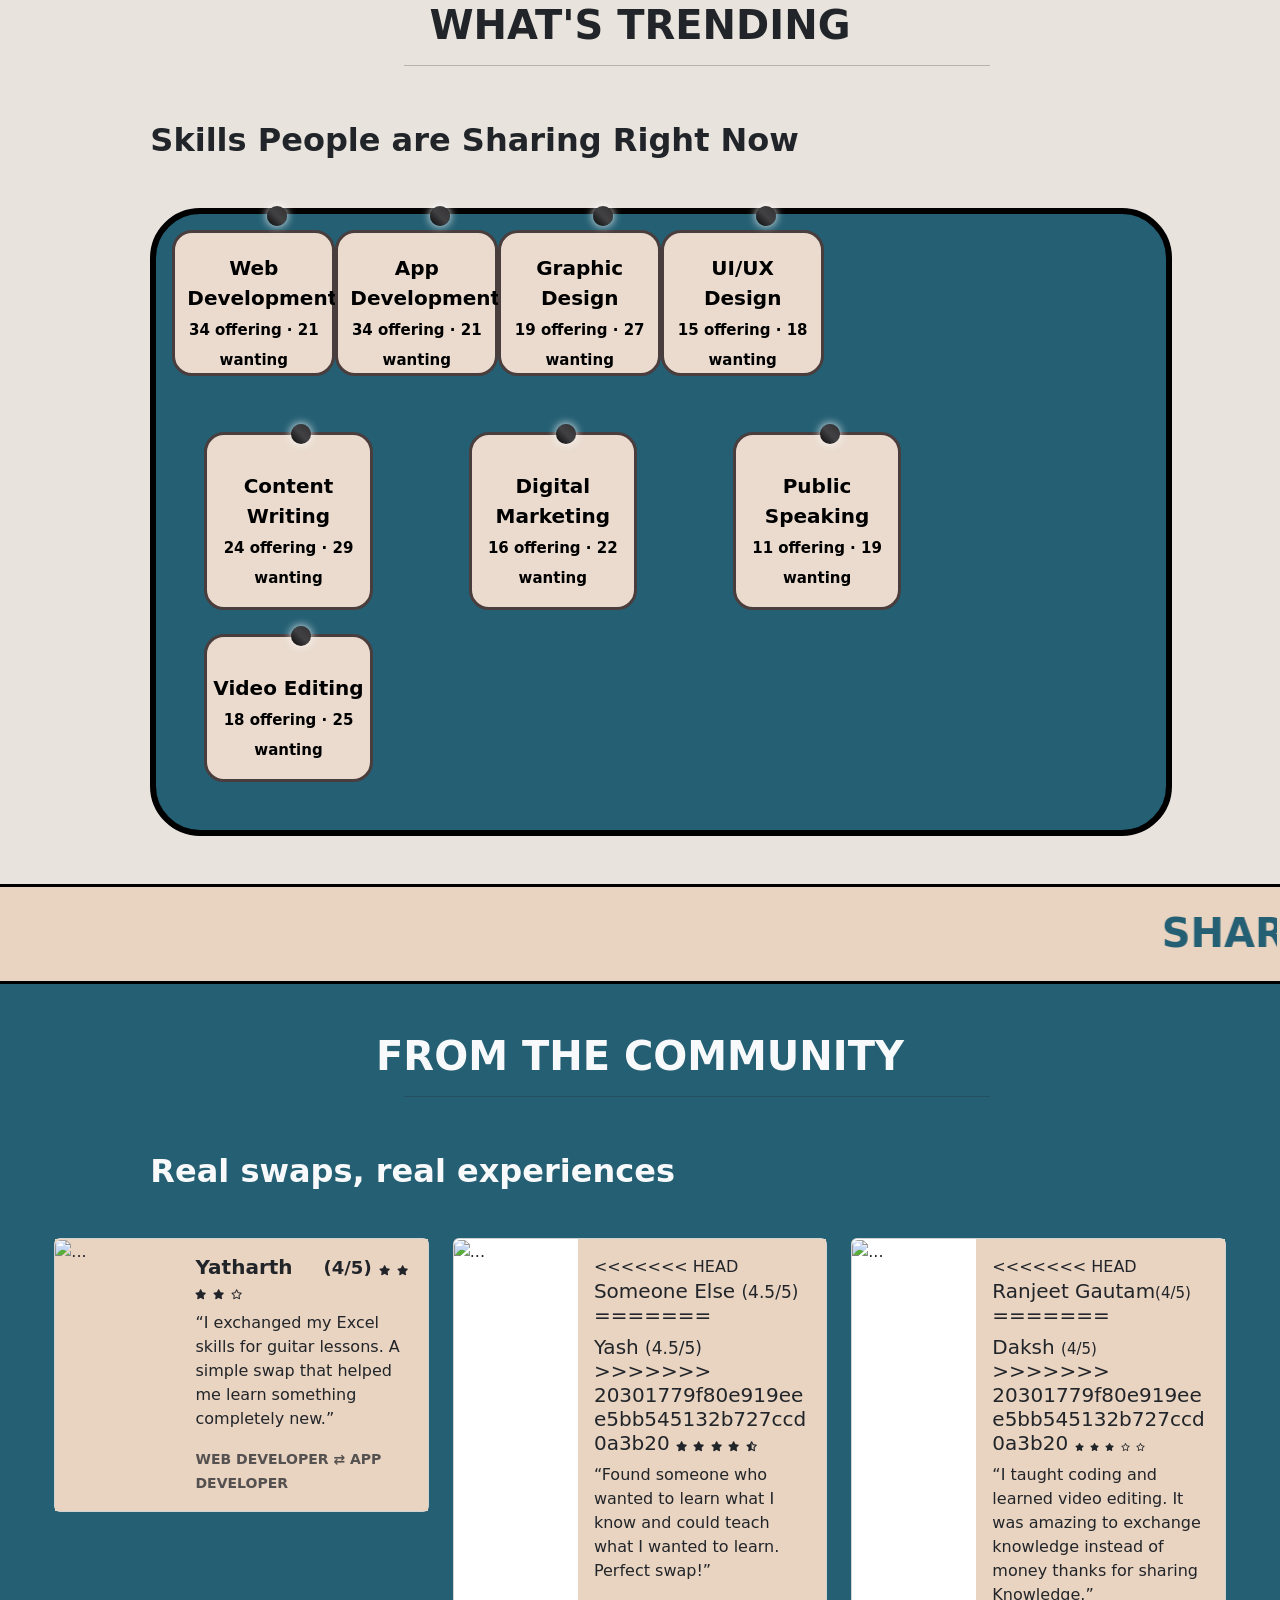
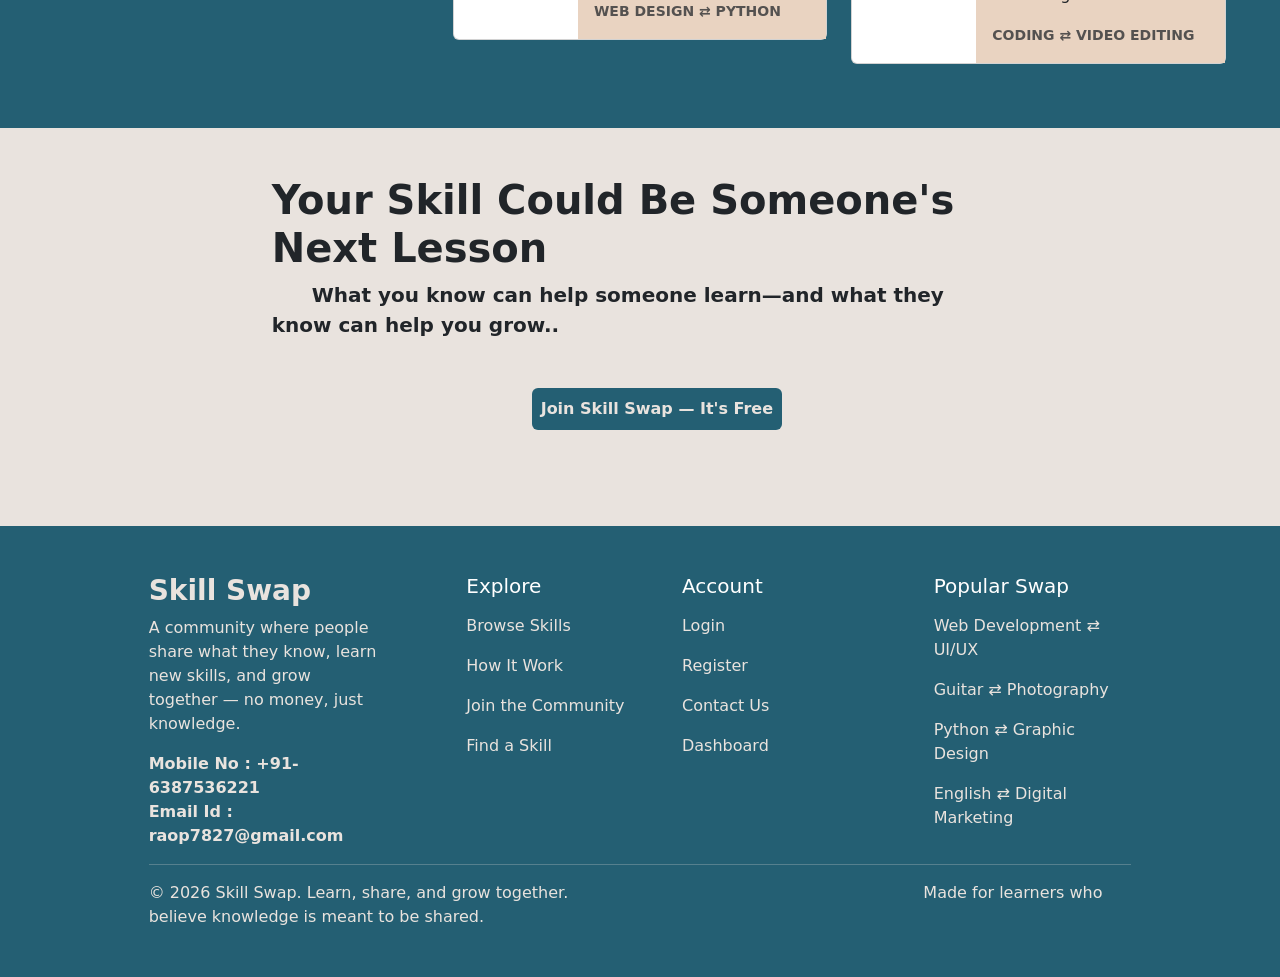
==== commit a5220960: "Merge remote main into local main" ====
--- a/Index.html
+++ b/Index.html
@@ -199,7 +199,11 @@
     </div>
     <div class="col-md-8" style="background-color: #e9d3c1;">
       <div class="card-body">
+<<<<<<< HEAD
+        <h5 class="card-title">Someone Else  <span class="fs-5 " style="font-size: 17px  !important;">(4.5/5)</span>
+=======
         <h5 class="card-title"> Yash <span class="fs-5 " style="font-size: 17px  !important;">(4.5/5)</span>
+>>>>>>> 20301779f80e919eee5bb545132b727ccd0a3b20
         <span> <i class="fa-solid fa-star" style="font-size: 10px !important;"></i>
             <i class="fa-solid fa-star" style="font-size: 10px !important;"></i>
             <i class="fa-solid fa-star" style="font-size: 10px !important;"></i>
@@ -220,7 +224,11 @@
     </div>
     <div class="col-md-8" style="background-color: #e9d3c1;">
       <div class="card-body">
+<<<<<<< HEAD
+        <h5 class="card-title">Ranjeet Gautam<span class="fs-5 " style="font-size: 15px  !important;">(4/5)</span>
+=======
         <h5 class="card-title">Daksh  <span class="fs-5 " style="font-size: 15px  !important;">(4/5)</span>
+>>>>>>> 20301779f80e919eee5bb545132b727ccd0a3b20
         <span>   <i class="fa-solid fa-star" style="font-size: 8px !important;"></i>
             <i class="fa-solid fa-star" style="font-size: 8px !important;"></i>
             <i class="fa-solid fa-star" style="font-size: 8px !important;"></i>
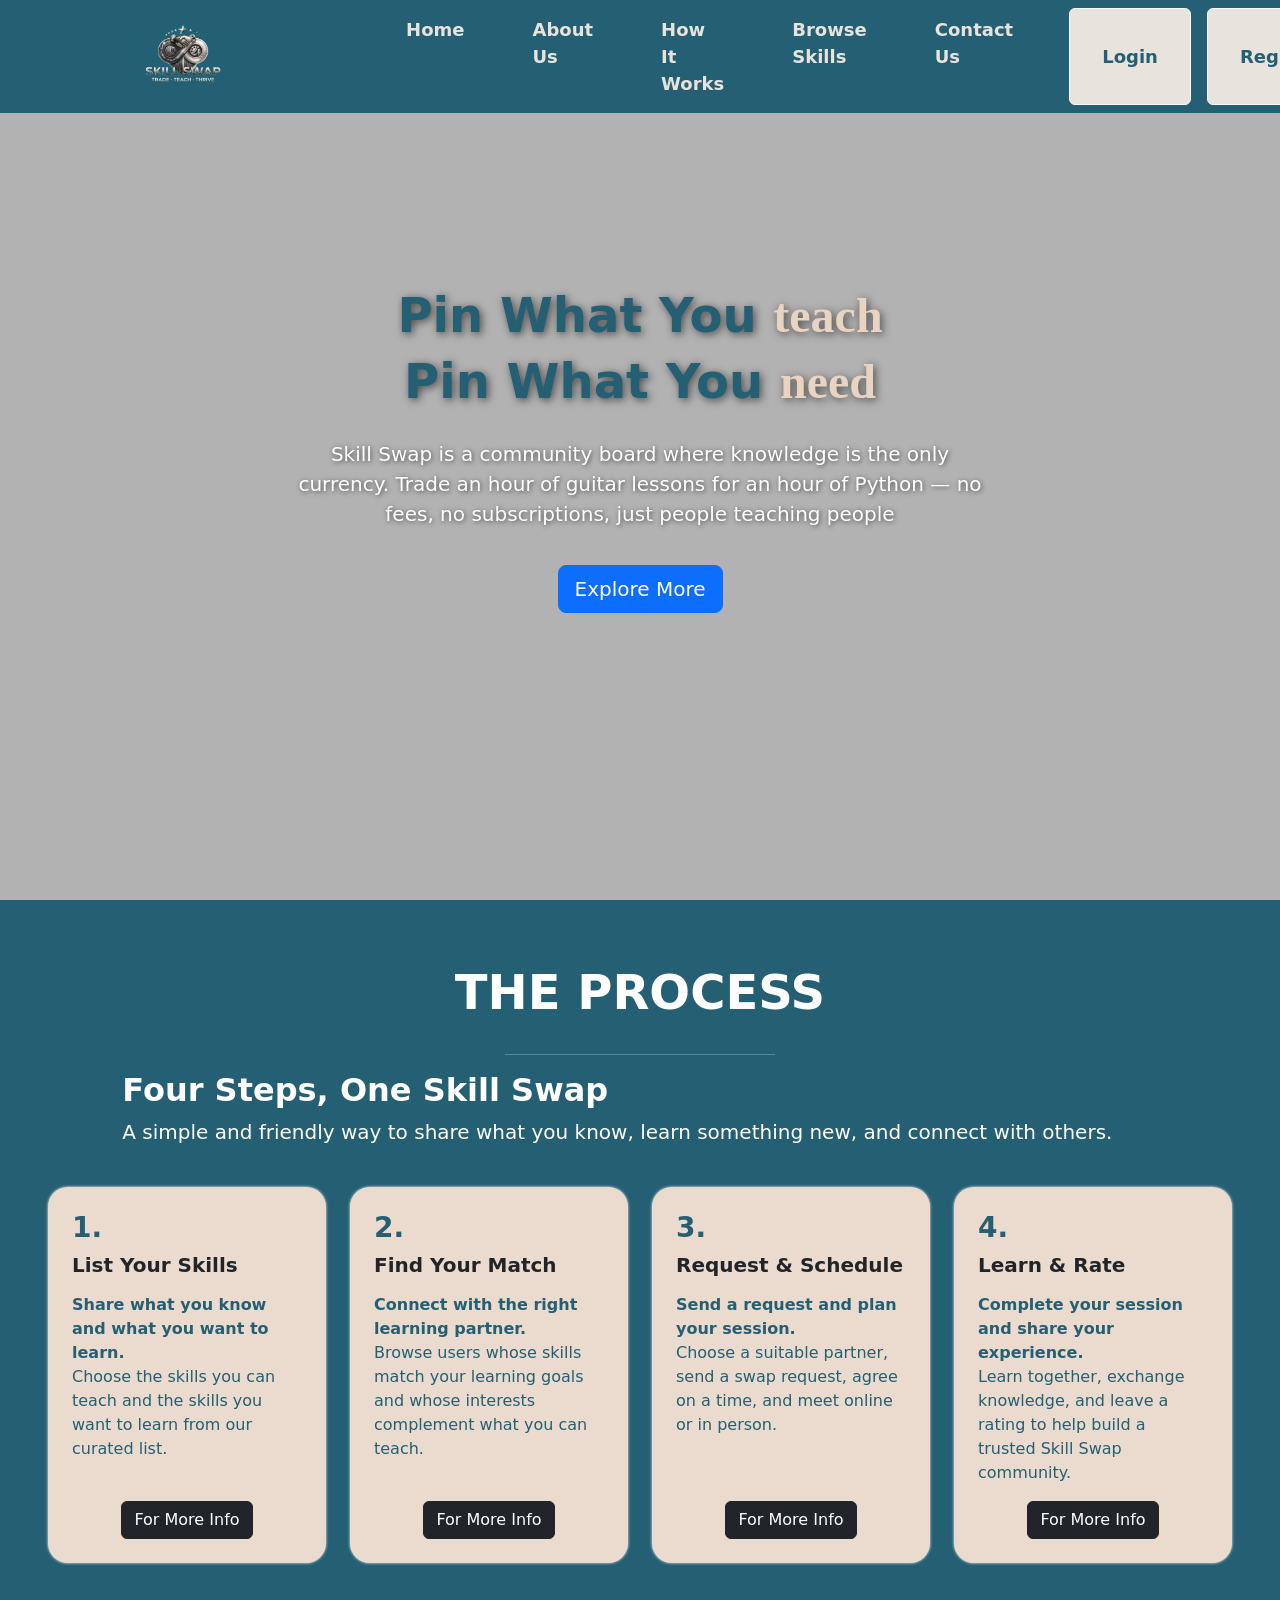
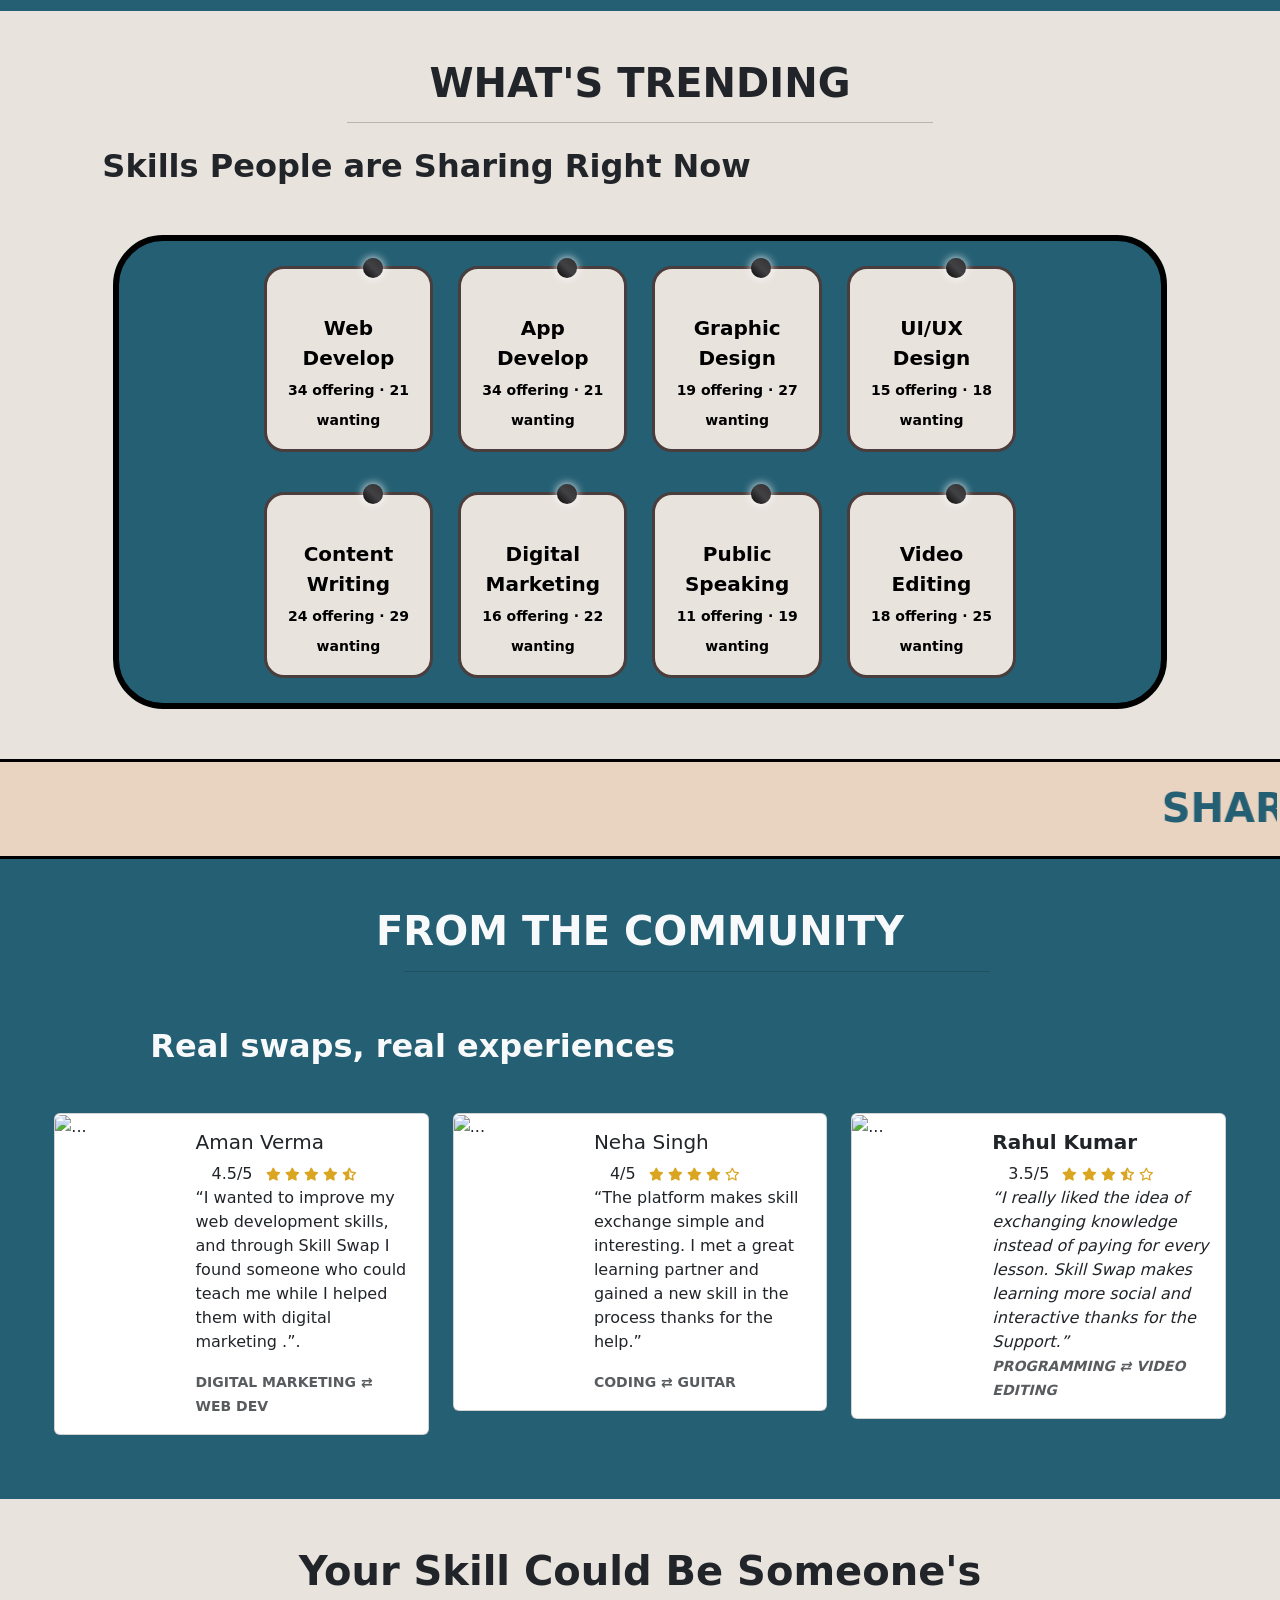
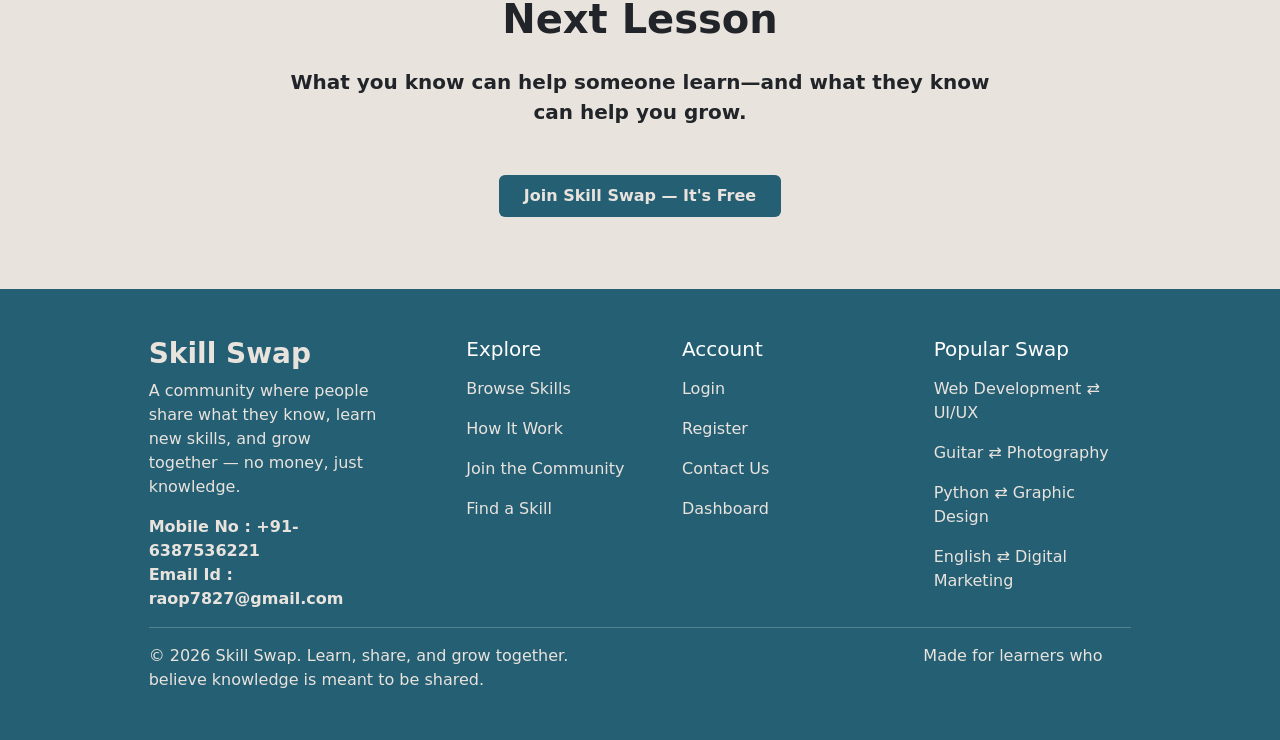
==== commit c4dc4992: "Updated Code" ====
--- a/Index.html
+++ b/Index.html
@@ -49,108 +49,302 @@
 </div>
         </div>
       </div>
-      <div class="row p-5" style="background-color: #245F73;">
-        <div class="col-sm-11 mx-auto  b">
-          <h3 class="b fw-bold fs-1 text-center py-3 text-uppercase">The Process</h3> <hr class="text-light w-25 text-center " style="margin-left: 480px !important;">
-         <span class="ps-5 fs-5 ps-1"> <h2 class="fw-semibold ps-5">Four Steps, One Skill Swap</h2>
-          <p class="ps-5">A simple and friendly way to share what you know, learn something new, and connect with others.</p>
-          </span>
+<div class="row p-3 p-md-5" style="background-color:#245F73;">
+
+    <!-- Heading -->
+    <div class="col-12 col-lg-11 mx-auto">
+
+        <h3 class="fw-bold display-5 text-center py-3 text-uppercase text-white">
+            The Process
+        </h3>
+
+        <hr class="text-light w-25 mx-auto">
+
+        <div class="px-2 px-md-4">
+            <h2 class="fw-semibold fs-2" style="color:white !important">
+                Four Steps, One Skill Swap
+            </h2>
+
+            <p class="fs-5" style="color:white !important">
+                A simple and friendly way to share what you know,
+                learn something new, and connect with others.
+            </p>
+        </div>
+
+    </div>
+
+
+  
+    <div class="col-12 mt-4">
+
+        <div class="row justify-content-center g-4">
 
          
-
+            <div class="col-12 col-sm-6 col-lg-3">
+
+                <div class="card h-100 border-0 bg-transparent">
+
+                    <div class="card-body b1 shadow rounded-4 p-4">
+
+                        <h5 class="card-title fw-bold fs-3">
+                            1.
+                        </h5>
+
+                        <h6 class="fw-bold fs-5 mb-3 text-dark">
+                            List Your Skills
+                        </h6>
+
+                        <p class="card-text">
+                            <span class="fw-semibold">
+                                Share what you know and what you want to learn.
+                            </span>
+                            <br>
+                            Choose the skills you can teach and the skills
+                            you want to learn from our curated list.
+                        </p>
+
+                        <button class="btn btn-dark mt-auto align-self-center">
+                            For More Info
+                        </button>
+
+                    </div>
+
+                </div>
+
+            </div>
+
+
+           
+            <div class="col-12 col-sm-6 col-lg-3">
+
+                <div class="card h-100 border-0 bg-transparent">
+
+                    <div class="card-body b1 shadow rounded-4 p-4">
+
+                        <h5 class="card-title fw-bold fs-3">
+                            2.
+                        </h5>
+
+                        <h6 class="fw-bold fs-5 mb-3 text-dark">
+                            Find Your Match
+                        </h6>
+
+                        <p class="card-text">
+                            <span class="fw-semibold">
+                                Connect with the right learning partner.
+                            </span>
+                            <br>
+                            Browse users whose skills match your learning
+                            goals and whose interests complement what you
+                            can teach.
+                        </p>
+
+                        <button class="btn btn-dark mt-auto align-self-center">
+                            For More Info
+                        </button>
+
+                    </div>
+
+                </div>
+
+            </div>
+
+
+          
+            <div class="col-12 col-sm-6 col-lg-3">
+
+                <div class="card h-100 border-0 bg-transparent">
+
+                    <div class="card-body b1 shadow rounded-4 p-4">
+
+                        <h5 class="card-title fw-bold fs-3">
+                            3.
+                        </h5>
+
+                        <h6 class="fw-bold fs-5 mb-3 text-dark">
+                            Request & Schedule
+                        </h6>
+
+                        <p class="card-text">
+                            <span class="fw-semibold">
+                                Send a request and plan your session.
+                            </span>
+                            <br>
+                            Choose a suitable partner, send a swap request,
+                            agree on a time, and meet online or in person.
+                        </p>
+
+                        <button class="btn btn-dark mt-auto align-self-center">
+                            For More Info
+                        </button>
+
+                    </div>
+
+                </div>
+
+            </div>
+
+
+           
+            <div class="col-12 col-sm-6 col-lg-3">
+
+                <div class="card h-100 border-0 bg-transparent">
+
+                    <div class="card-body b1 shadow rounded-4 p-4">
+
+                        <h5 class="card-title fw-bold fs-3">
+                            4.
+                        </h5>
+
+                        <h6 class="fw-bold fs-5 mb-3 text-dark">
+                            Learn & Rate
+                        </h6>
+
+                        <p class="card-text">
+                            <span class="fw-semibold">
+                                Complete your session and share your experience.
+                            </span>
+                            <br>
+                            Learn together, exchange knowledge, and leave
+                            a rating to help build a trusted Skill Swap community.
+                        </p>
+
+                        <button class="btn btn-dark mt-auto align-self-center">
+                            For More Info
+                        </button>
+
+                    </div>
+
+                </div>
+
+            </div>
 
         </div>
-        <div class="row">
-          <div class="col-sm-12 p-3 ">
-            <div class="row">
-          <div class="col-sm-3 ">
-            <div class="card rounded-lg" style="width: 18rem; background-color: #245F73; border: none;">
-  <div class="card-body b1 rounded-lg shadow">
-    <h5 class="card-title">1.</h5>
-    <h6 class="card-subtitle fw-bold fs-5 mb-2 text-body-secondary" style="color:black !important">List Your Skills</h6>
-    <p class="card-text ">
-     <span class="fw-semibold">Share what you know and what you want to learn.</span>  <br>  Choose the skills you can teach and the skills you want to learn from our curated list.</p>
-    <button class="btn btn-dark ms-5">For More Info</button>
-   
-  </div>
-</div>
-          </div>
-          <div class="col-sm-3">
-    <div class="card rounded-lg" style="width: 18rem; background-color: #245F73; border: none;">
-  <div class="card-body b1 rounded-lg shadow">
-    <h5 class="card-title">2.</h5>
-    <h6 class="card-subtitle fw-bold fs-5 mb-2 text-body-secondary" style="color:black !important">Find Your Match</h6>
-    <p class="card-text ">
-     <span class="fw-semibold">Connect with the right learning partner</span>  <br>  Browse users whose skills match your learn and whose interests complement what you can teach..</p>
-    <button class="btn btn-dark ms-5">For More Info</button>
-   
-  </div>
-</div>
-          </div>
-          <div class="col-sm-3">
-    <div class="card rounded-lg" style="width: 18rem; background-color: #245F73; border: none;">
-  <div class="card-body b1 rounded-lg shadow">
-    <h5 class="card-title">3.</h5>
-    <h6 class="card-subtitle fw-bold fs-5 mb-2 text-body-secondary" style="color:black !important">Request & Schedule.</h6>
-    <p class="card-text ">
-     <span class="fw-semibold">Send a request and plan your session.</span>  <br>  Choose a suitable partner, send a swap request, agree on a  time, and meet online or in person..</p>
-    <button class="btn btn-dark ms-5">For More Info</button>
-   
-  </div>
-</div>
-          </div>
-          <div class="col-sm-3">
-    <div class="card rounded-lg" style="width: 18rem; background-color: #245F73; border: none;">
-  <div class="card-body b1 rounded-lg shadow">
-    <h5 class="card-title">4.</h5>
-    <h6 class="card-subtitle fw-bold fs-5 mb-2 text-body-secondary" style="color:black !important">Learn & Rate</h6>
-    <p class="card-text ">
-     <span class="fw-semibold">Complete your session and share your experience.</span>  <br>  Learn together, exchange knowledge, and  rating to help build a trusted Skill Swap community.</p>
-    <button class="btn btn-dark ms-5 rounded-lg">For More Info</button>
-   
-  </div>
-</div>
-          </div>
-            </div>
-          </div>
+
+    </div>
+
+</div>
+<div class="row trending-section" style="background-color:#E9E3DE;">
+
+    <div class="col-sm-11 mx-auto">
+
+        <h3 class="fw-bold fs-1 text-center pt-5">
+            WHAT'S TRENDING
+        </h3>
+
+        <hr class="text-dark w-50"
+            style="margin:15px auto; height:10px;">
+
+        <h2 class="fw-semibold text-start ps-5">
+            Skills People are Sharing Right Now
+        </h2>
+
+
+      
+        <div class="trending-box"
+             style="
+             background-color:#245F73;
+             border-radius:50px;
+             border:6px solid black;
+             margin:50px auto;
+             padding:25px;
+             width:90%;
+             ">
+
+           
+            <div class="skill-row row justify-content-center text-center g-4">
+
+                <div class="col-sm-2 c fw-bold fs-5 p-3">
+                    <div class="m"></div>
+                    Web Develop
+                    <br>
+                    <span class="fw-semibold">
+                        34 offering · 21 wanting
+                    </span>
+                </div>
+
+
+                <div class="col-sm-2 c fw-bold fs-5 p-3">
+                    <div class="m"></div>
+                    App Develop
+                    <br>
+                    <span class="fw-semibold">
+                        34 offering · 21 wanting
+                    </span>
+                </div>
+
+
+                <div class="col-sm-2 c fw-bold fs-5 p-3">
+                    <div class="m"></div>
+                    Graphic Design
+                    <br>
+                    <span class="fw-semibold">
+                        19 offering · 27 wanting
+                    </span>
+                </div>
+
+
+                <div class="col-sm-2 c fw-bold fs-5 p-3">
+                    <div class="m"></div>
+                    UI/UX Design
+                    <br>
+                    <span class="fw-semibold">
+                        15 offering · 18 wanting
+                    </span>
+                </div>
+
+            </div>
+
+
+         
+            <div class="skill-row row justify-content-center text-center g-4 mt-3">
+
+                <div class="col-sm-2 c fw-bold fs-5 p-3">
+                    <div class="m"></div>
+                    Content Writing
+                    <br>
+                    <span class="fw-semibold">
+                        24 offering · 29 wanting
+                    </span>
+                </div>
+
+
+                <div class="col-sm-2 c fw-bold fs-5 p-3">
+                    <div class="m"></div>
+                    Digital Marketing
+                    <br>
+                    <span class="fw-semibold">
+                        16 offering · 22 wanting
+                    </span>
+                </div>
+
+
+                <div class="col-sm-2 c fw-bold fs-5 p-3">
+                    <div class="m"></div>
+                    Public Speaking
+                    <br>
+                    <span class="fw-semibold">
+                        11 offering · 19 wanting
+                    </span>
+                </div>
+
+
+                <div class="col-sm-2 c fw-bold fs-5 p-3">
+                    <div class="m"></div>
+                    Video Editing
+                    <br>
+                    <span class="fw-semibold">
+                        18 offering · 25 wanting
+                    </span>
+                </div>
+
+            </div>
+
         </div>
-      </div>
-      <div class="row " style="background-color:#E9E3DE ;">
-        <div class="col-sm-11 mx-auto ">
-            <h3 class=" fw-bold fs-1 text-center  pt-5">WHAT'S TRENDING</h3> <hr class="text-dark w-50 text-center " style="margin-left: 350px !important; height: 10px !important;">
-         <span class="ps-5 fs-5 "> <h2 class="fw-semibold ps-5 ms-5">Skills People are Sharing Right Now</h2></span>
-         <div class="row my-5 ms-5 rounded-lg" style="border-radius: 20px !important;">
-          <div class="col-sm-12 ms-5 rounded-lg " style="background-color: #245F73; min-height: 200px; width: 90%; border-radius: 50px !important; border:6px solid black">
-             <div class="row pt-3 text-center rounded-lg p-3">
-              
-              <div class="col-sm-2  c fw-bold fs-5 " style="min-width: 100px !important; border:3px solid rgb(73, 61, 61)";box-shadow:><div class="m" style="height: 20px; width: 20px ; background-color: red; border-radius: 100%;"></div>
-                Web Development <br><span class="fs fw-semibold" >34 offering · 21 wanting</span>
-              </div>
-              <div class="col-sm-2  c fw-bold fs-5  " style="min-width: 100px !important; border:3px solid rgb(73, 61, 61)"">
-                <div class="m" style="height: 20px; width: 20px ; background-color: red; border-radius: 100%;"></div>App Development<br><span class="fs fw-semibold" >34 offering · 21 wanting</span></div>
-             <div class="col-sm-2  c fw-bold fs-5  " style="min-width: 100px !important; border:3px solid rgb(73, 61, 61)"">
-                <div class="m" style="height: 20px; width: 20px ; background-color: red; border-radius: 100%;"></div>Graphic Design<br><span class="fs fw-semibold" >19 offering · 27 wanting</span></div>
-             <div class="col-sm-2  c fw-bold fs-5  " style="min-width: 100px !important; border:3px solid rgb(73, 61, 61)">
-                <div class="m" style="height: 20px; width: 20px ; background-color: red; border-radius: 100%;"></div>UI/UX Design<br><span class="fs fw-semibold" >15 offering · 18 wanting</span></div>
-             </div>
-             <div class="row pt-3 text-center rounded-lg pb-5">
-              
-              <div class="col-sm-2 mx-5 c fw-bold fs-5  px-1 py-3 mt-4" style="min-width: 100px !important; border:3px solid rgb(73, 61, 61)""><div class="m" style="height: 20px; width: 20px ; background-color: red; border-radius: 100%;"></div>
-                Content Writing<br><span class="fs fw-semibold" >24 offering · 29 wanting</span>
-              </div>
-              <div class="col-sm-2 mx-5 c fw-bold fs-5  px-1 py-3 mt-4" style="min-width: 100px !important; border:3px solid rgb(73, 61, 61)"">
-                <div class="m" style="height: 20px; width: 20px ; background-color: red; border-radius: 100%;"></div>Digital Marketing<br><span class="fs fw-semibold" >16 offering · 22 wanting</span></div>
-             <div class="col-sm-2 mx-5 c fw-bold fs-5  px-1 py-3 mt-4" style="min-width: 100px !important; border:3px solid rgb(73, 61, 61)"">
-                <div class="m" style="height: 20px; width: 20px ; background-color: red; border-radius: 100%;"></div>Public Speaking<br><span class="fs fw-semibold" >11 offering · 19 wanting</span></div>
-             <div class="col-sm-2 mx-5 c fw-bold fs-5  px-1 py-3 mt-4" style="min-width: 100px !important; border:3px solid rgb(73, 61, 61)"">
-                <div class="m" style="height: 20px; width: 20px ; background-color: red; border-radius: 100%;"></div>Video Editing<br><span class="fs fw-semibold" >18 offering · 25 wanting</span></div>
-             </div>
-             
-             
-          </div>
-         </div>
-        </div>
-      </div>
+
+    </div>
+
+</div>
 
 
       <div class="row pt-3 text-uppercase" style="background-color: #e9d3c1; color:#245F73;border:3px solid black; min-height: 100px !important
@@ -169,75 +363,81 @@
               <span class="ps-5 fs-5 "> <h2 class="fw-semibold ps-5 text-light ms-5">Real swaps, real experiences</h2></span>
               <div class="row my-5">
                 <div class="col-sm-4">
-                  <div class="card mb-3" style="max-width: 540px;">
-  <div class="row g-0">
-    <div class="col-md-4" style="background-color: #e9d3c1;">
-      <img src="images/akh.png" class="img-fluid rounded-start" alt="..." style="height: 200px !important; width: 250px !important;">
-    </div>
-    <div class="col-md-8" style="background-color: #e9d3c1;">
-      <div class="card-body">
-        <h5 class="card-title fw-semibold">Yatharth  <span class="fs-5 ms-4" style="font-size: 18px  !important;">(4/5)</span>
-          <span class="fs-5 "><i class="fa-solid fa-star " style="font-size: 10px !important;" ></i>
-            <i class="fa-solid fa-star" style="font-size: 10px !important;"></i>
-            <i class="fa-solid fa-star" style="font-size: 10px !important;"></i>
-            <i class="fa-solid fa-star" style="font-size: 10px !important;"></i>
-            <i class="fa-regular fa-star" style="font-size: 10px !important;"></i>
-            
-          </span>
-        </h5>
-        <p class="card-text">“I exchanged my Excel skills for guitar lessons. A simple swap that helped me learn something completely new.”</p>
-        <p class="card-text text-dark fw-semibold text-uppercase" style="color:black !important"><small class="text-body-secondary text-dark">Web Developer ⇄ App Developer</small></p>
-      </div>
-    </div>
-  </div>
-</div>
-                </div>
-                <div class="col-sm-4"><div class="card mb-3" style="max-width: 540px;">
+                      <div class="card mb-3" style="max-width: 540px;">
   <div class="row g-0">
     <div class="col-md-4">
       <img src="..." class="img-fluid rounded-start" alt="...">
     </div>
-    <div class="col-md-8" style="background-color: #e9d3c1;">
+    <div class="col-md-8">
       <div class="card-body">
-<<<<<<< HEAD
-        <h5 class="card-title">Someone Else  <span class="fs-5 " style="font-size: 17px  !important;">(4.5/5)</span>
-=======
-        <h5 class="card-title"> Yash <span class="fs-5 " style="font-size: 17px  !important;">(4.5/5)</span>
->>>>>>> 20301779f80e919eee5bb545132b727ccd0a3b20
-        <span> <i class="fa-solid fa-star" style="font-size: 10px !important;"></i>
-            <i class="fa-solid fa-star" style="font-size: 10px !important;"></i>
-            <i class="fa-solid fa-star" style="font-size: 10px !important;"></i>
-            <i class="fa-solid fa-star" style="font-size: 10px !important;"></i>
-          <i class="fa-solid fa-star-half-stroke" style="font-size: 10px !important;"></i></span>
-        </h5>
-        <p class="card-text">“Found someone who wanted to learn what I know and could teach what I wanted to learn. Perfect swap!”</p>
-        <p class="card-text  text-dark fw-semibold" style="color:black !important"><small class="text-body-secondary">WEB DESIGN ⇄ PYTHON</small></p>
+        <h5 class="card-title">Aman Verma</h5>
+          <span class="ps-3">4.5/5</span> 
+        <span class="fs-5 ps-2" style="font-size: 13px !important;color: goldenrod;">
+              <i class="fa-solid fa-star"></i>
+              <i class="fa-solid fa-star"></i>
+              <i class="fa-solid fa-star"></i>
+              <i class="fa-solid fa-star"></i>
+              <i class="fa-solid fa-star-half-stroke"></i>
+
+
+
+        </span>
+        <p class="card-text">“I wanted to improve my web development skills, and through Skill Swap I found someone who could teach me while I helped them with digital marketing .”.</p>
+        <p class="card-text fw-bold text-uppercase"><small class="text-body-secondary">Digital Marketing ⇄ Web Dev</small></p>
       </div>
     </div>
   </div>
-</div></div>
+</div>
+                </div>
                 <div class="col-sm-4">
-                  <div class="card mb-3" style="max-width: 540px;">
+                    <div class="card mb-3" style="max-width: 540px;">
   <div class="row g-0">
     <div class="col-md-4">
-      <img src="images/mai.png" class="img-fluid rounded-start" alt="..." style="height: 200px !important;">
-    </div>
-    <div class="col-md-8" style="background-color: #e9d3c1;">
+      <img src="..." class="img-fluid rounded-start" alt="...">
+    </div>
+    <div class="col-md-8">
       <div class="card-body">
-<<<<<<< HEAD
-        <h5 class="card-title">Ranjeet Gautam<span class="fs-5 " style="font-size: 15px  !important;">(4/5)</span>
-=======
-        <h5 class="card-title">Daksh  <span class="fs-5 " style="font-size: 15px  !important;">(4/5)</span>
->>>>>>> 20301779f80e919eee5bb545132b727ccd0a3b20
-        <span>   <i class="fa-solid fa-star" style="font-size: 8px !important;"></i>
-            <i class="fa-solid fa-star" style="font-size: 8px !important;"></i>
-            <i class="fa-solid fa-star" style="font-size: 8px !important;"></i>
-          <i class="fa-regular fa-star" style="font-size: 8px !important;"></i>
-          <i class="fa-regular fa-star" style="font-size: 8px !important;"></i>
-          </span>
-        </h5>
-        <p class="card-text">“I taught coding and learned video editing. It was amazing to exchange knowledge instead of money thanks for sharing Knowledge.”</p>
-        <p class="card-text  text-dark fw-semibold" style="color:black !important"><small class="text-body-secondary">CODING ⇄ VIDEO EDITING</small></p>
+        <h5 class="card-title">Neha Singh</h5>
+          <span class="ps-3">4/5</span> 
+        <span class="fs-5 ps-2" style="font-size: 13px !important;color: goldenrod;">
+              <i class="fa-solid fa-star"></i>
+              <i class="fa-solid fa-star"></i>
+              <i class="fa-solid fa-star"></i>
+              <i class="fa-solid fa-star"></i>
+              <i class="fa-regular fa-star"></i>
+
+
+
+        </span>
+        <p class="card-text">“The platform makes skill exchange simple and interesting. I met a great learning partner and gained a new skill in the process thanks for the help.”</p>
+        <p class="card-text fw-bold"><small class="text-body-secondary">CODING ⇄ GUITAR</small></p>
+      </div>
+    </div>
+  </div>
+</div>
+                </div>
+                <div class="col-sm-4">
+                 <div class="card mb-3" style="max-width: 540px;">
+  <div class="row g-0">
+    <div class="col-md-4">
+      <img src="images/" class="img-fluid rounded-start" alt="...">
+    </div>
+    <div class="col-md-8">
+      <div class="card-body">
+        <h5 class="card-title fw-semibold">Rahul Kumar</h5>
+        <span class="ps-3">3.5/5</span> 
+        <span class="fs-5 ps-2" style="font-size: 13px !important;color: goldenrod;">
+              <i class="fa-solid fa-star"></i>
+              <i class="fa-solid fa-star"></i>
+              <i class="fa-solid fa-star"></i>
+              
+              <i class="fa-solid fa-star-half-stroke"></i>
+              <i class="fa-regular fa-star"></i>
+
+
+        </span> <br>
+        <i class="card-text">“I really liked the idea of exchanging knowledge instead of paying for every lesson. Skill Swap makes learning more social and interactive thanks for the Support.”</i> <br>
+        <i class="card-text fw-bold"><small class="text-body-secondary">PROGRAMMING ⇄ VIDEO EDITING</small></i>
       </div>
     </div>
   </div>
@@ -249,12 +449,22 @@
 
 
             <div class="row" style="background-color: #E9E3DE;">
-              <div class="col-sm-7 mx-auto   py-5">
-                <h3 class="fw-bold fs-1">Your Skill Could Be Someone's Next Lesson</h3>
-                <span class="text-center my-5 ms-5 fw-semibold fs-5"  style="margin-left: 40px !important;">What you know can help someone learn—and what they know can help you grow..</span>
-                <button class="btn p-2 fw-semibold my-5 mx-auto b" style="margin-left: 260px !important;">Join Skill Swap — It's Free</button>
-              </div>
-            </div>
+    <div class="col-12 col-md-10 col-lg-7 mx-auto py-5 px-3 px-md-4 text-center">
+
+        <h3 class="fw-bold display-6 mb-4">
+            Your Skill Could Be Someone's Next Lesson
+        </h3>
+
+        <p class="fw-semibold fs-5 my-4">
+            What you know can help someone learn—and what they know can help you grow.
+        </p>
+
+        <button class="btn p-2 px-4 fw-semibold my-4 b">
+            Join Skill Swap — It's Free
+        </button>
+
+    </div>
+</div>
 
 
             <div class="row p-5" style="background-color: #245F73; color:#E9E3DE ">
--- a/index.css
+++ b/index.css
@@ -142,4 +142,87 @@
   }
   .fs{
     font-size: 15px !important;
-  }+  }
+
+  .c {
+    border: 3px solid rgb(73, 61, 61);
+    border-radius: 15px;
+    background-color: #E9E3DE;
+}
+.skill-row {
+    column-gap: 25px;
+    row-gap: 25px;
+}
+
+.m {
+    height: 20px;
+    width: 20px;
+    background-color: red;
+    border-radius: 50%;
+    margin: 0 auto 8px;
+}
+
+.c span {
+    font-size: 14px;
+}
+
+
+
+
+@media (max-width: 576px) {
+
+    .trending-section h3 {
+        font-size: 28px !important;
+    }
+
+    .trending-section h2 {
+        font-size: 20px !important;
+        margin-top: 20px;
+    }
+
+    .trending-section hr {
+        width: 70% !important;
+        height: 5px !important;
+    }
+
+    .trending-box {
+        width: 95% !important;
+        margin: 30px auto !important;
+        padding: 20px 10px !important;
+        border-radius: 25px !important;
+    }
+
+    .skill-row {
+          display: flex !important;
+        flex-direction: column;
+        align-items: center;
+        gap: 20px !important;
+         
+         
+    }
+
+    .skill-row .c {
+        width: 90% !important;
+        max-width: 350px;
+        margin: 0 !important;
+        font-size: 17px !important;
+    }
+
+    .skill-row .c span {
+        font-size: 13px !important;
+    }
+}
+
+
+
+.b1 {
+    background-color: #E9E3DE;
+    min-height: 330px;
+    display: flex;
+    flex-direction: column;
+}
+
+.b1:hover {
+    transform: translateY(-8px);
+    transition: 0.3s;
+}
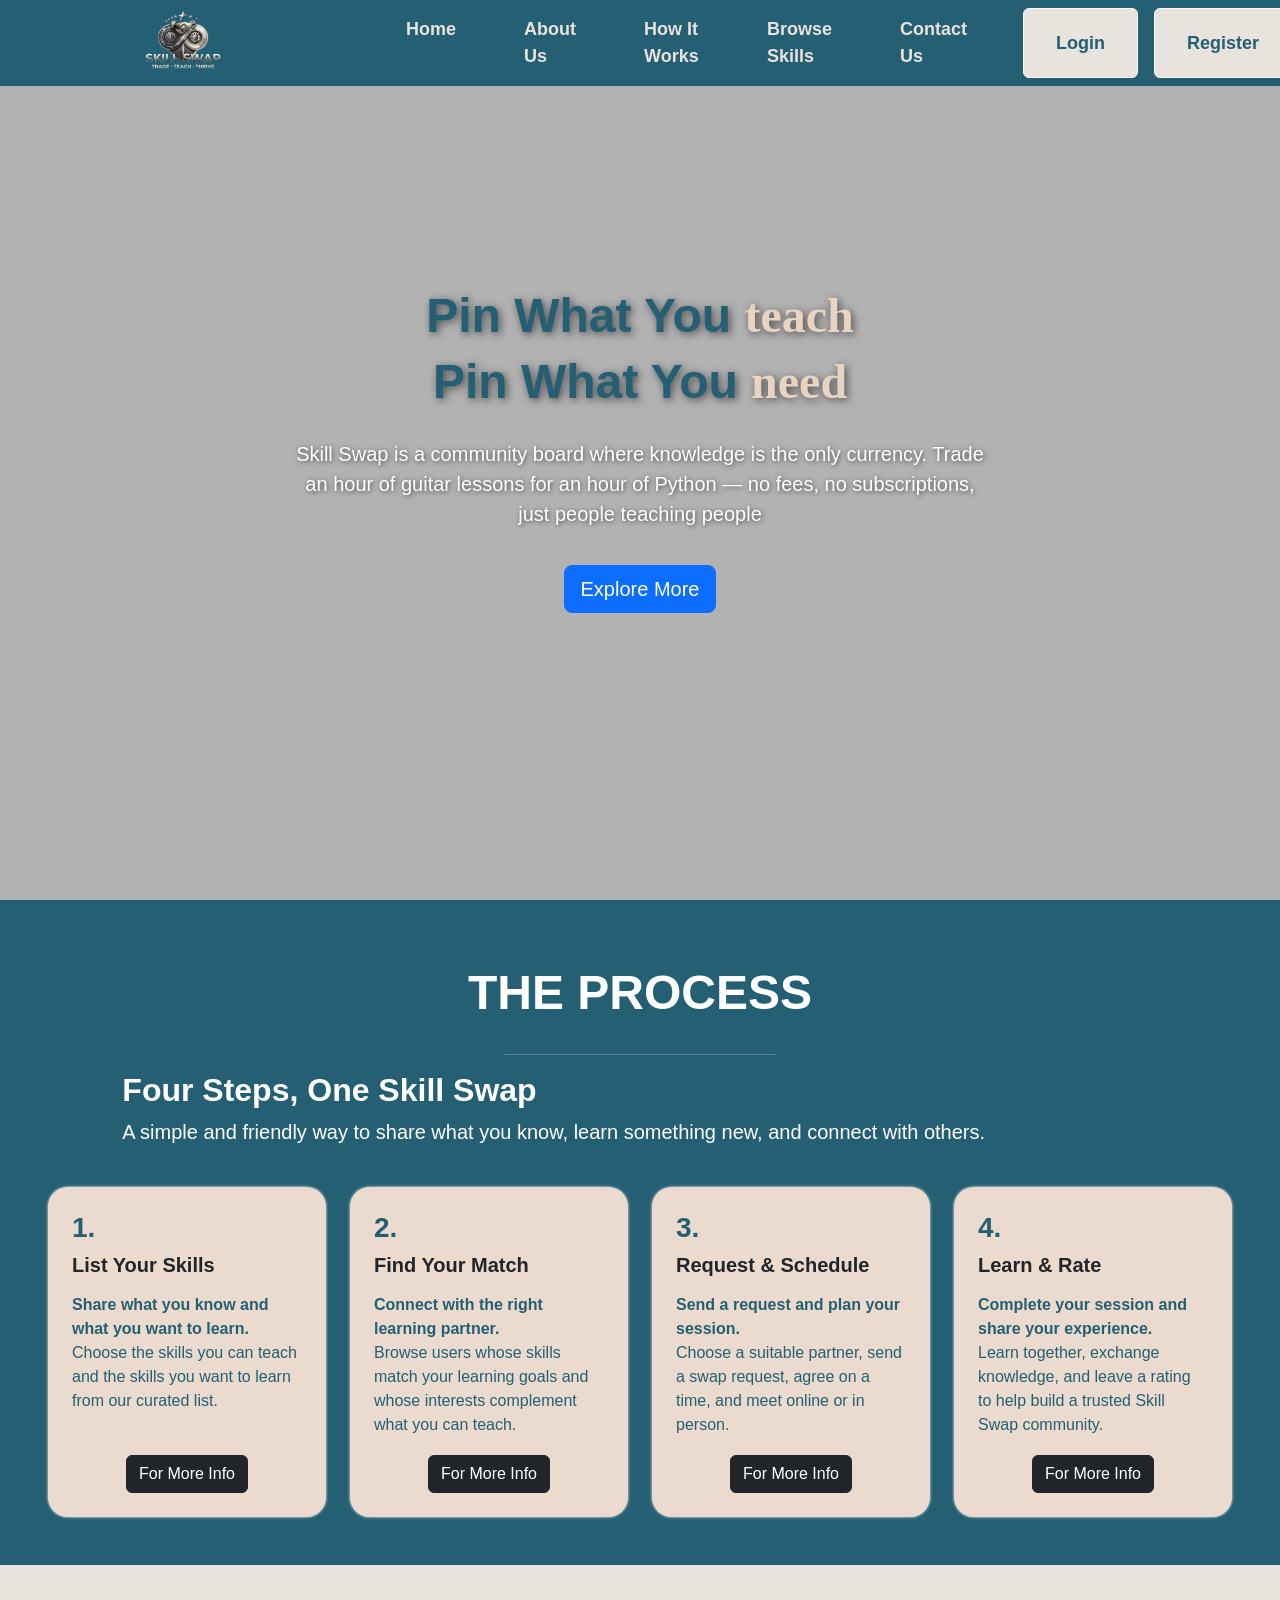
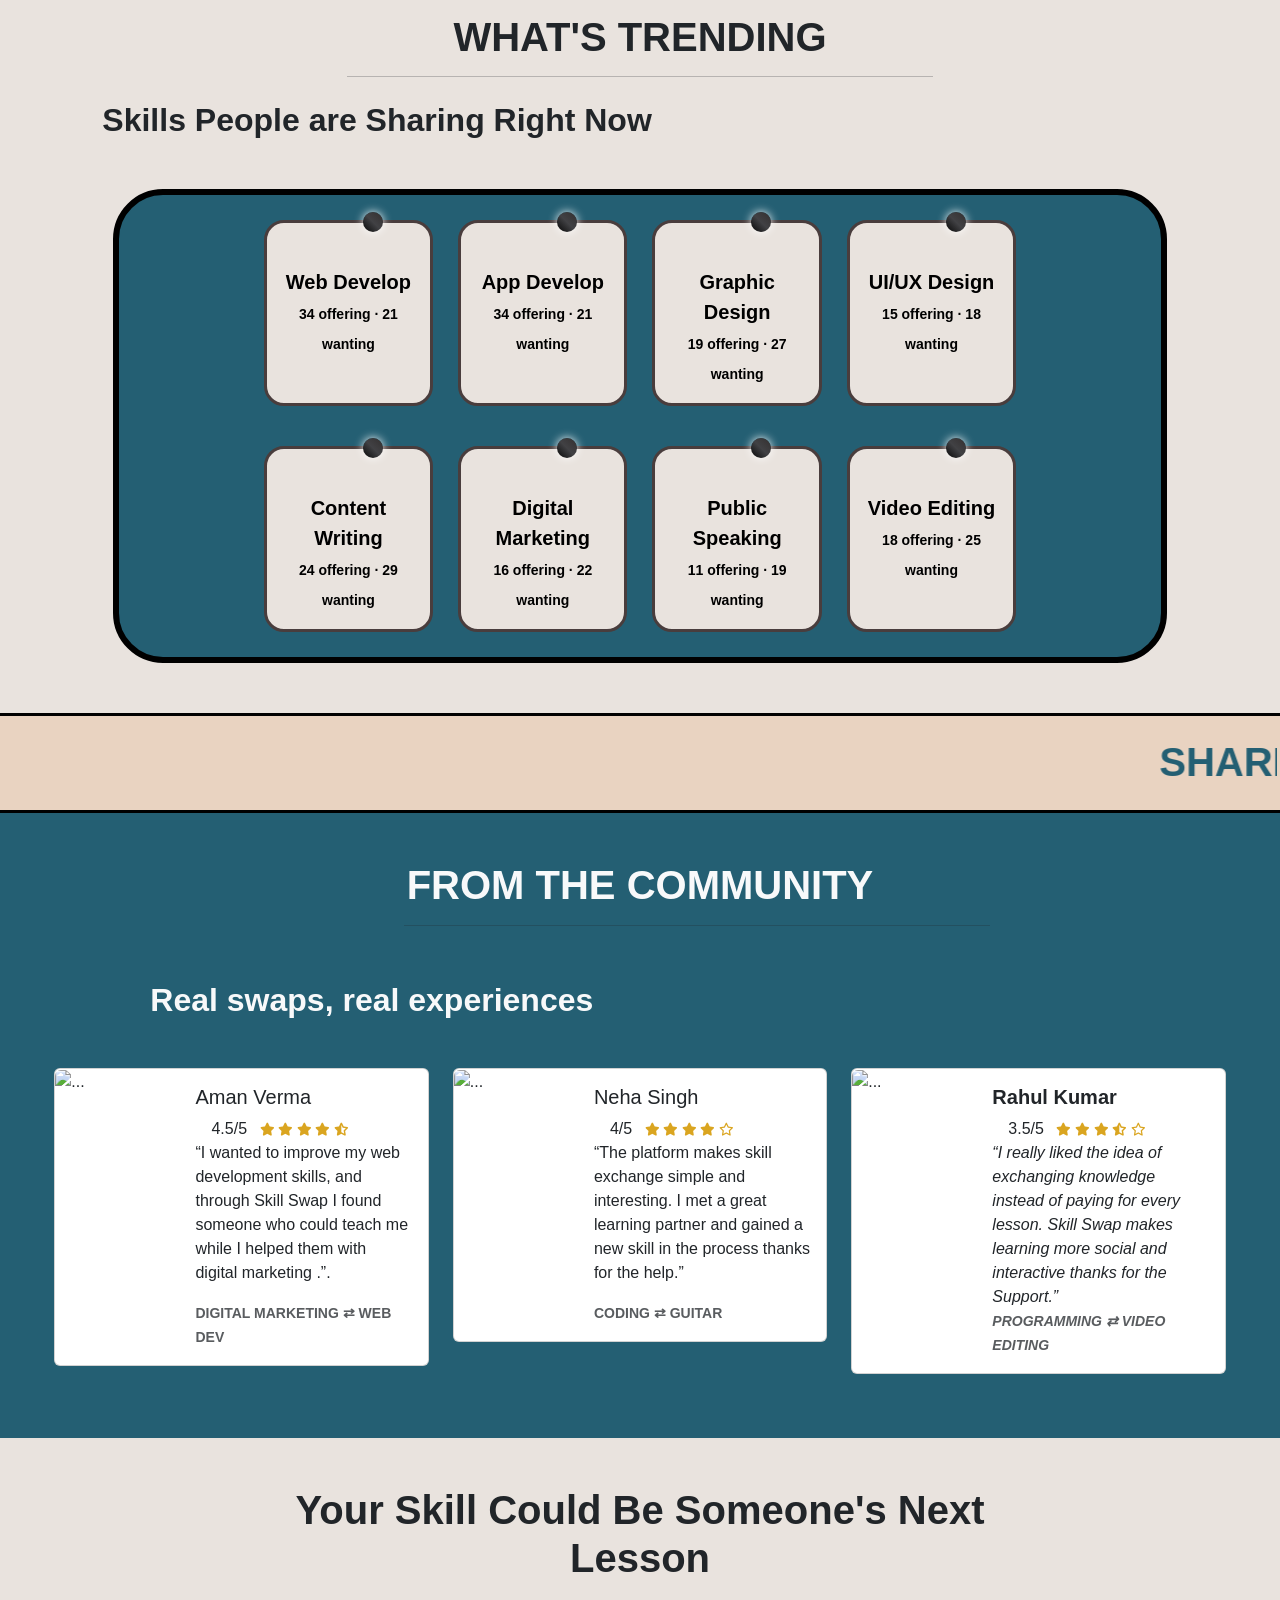
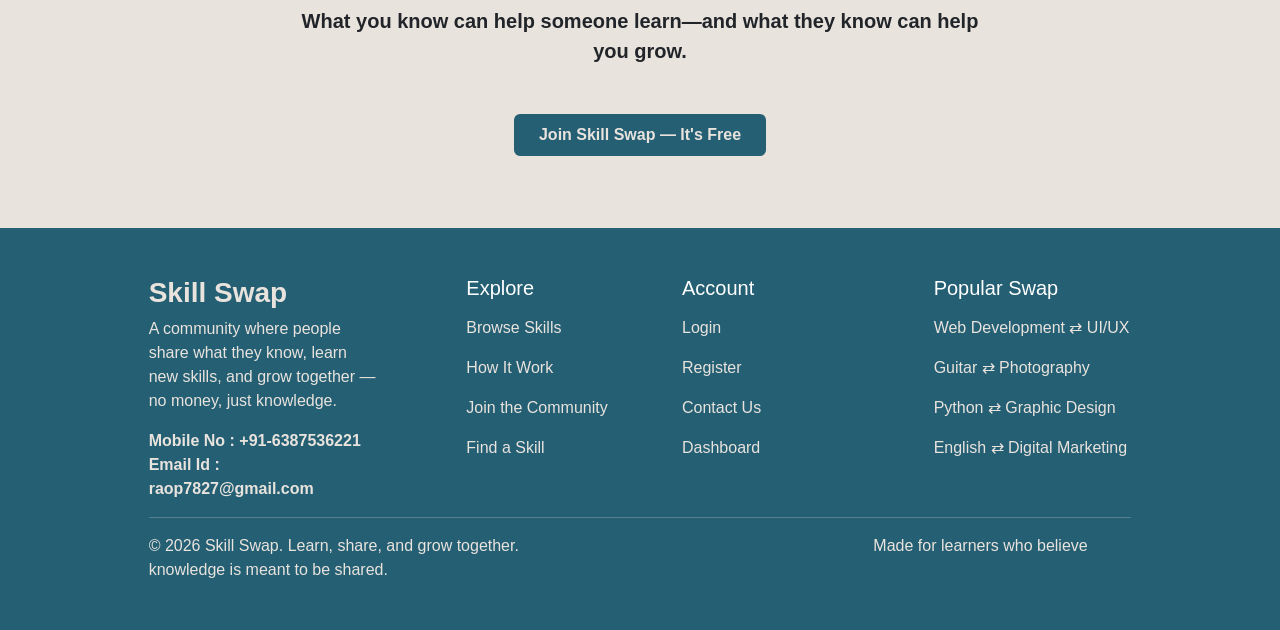
==== commit 9ecdd3bc: "Updated Code" ====
--- a/Index.html
+++ b/Index.html
@@ -20,7 +20,7 @@
     <div class="collapse navbar-collapse bg-color1" id="navMenu">
       <ul class="navbar-nav ms-5 me-auto ab">
         <li class="nav-item"><a class="nav-link ab" href="Index.html">Home</a></li>
-        <li class="nav-item"><a class="nav-link ab" href="#about">About Us</a></li>
+        <li class="nav-item"><a class="nav-link ab" href="about.html">About Us</a></li>
         <li class="nav-item"><a class="nav-link ab" href="howitwork.html">How It Works</a></li>
         <li class="nav-item"><a class="nav-link ab" href="#contact">Browse Skills</a></li>
         <li class="nav-item"><a class="nav-link ab" href="Contact.html">Contact Us </a></li>
--- a/index.css
+++ b/index.css
@@ -1,3 +1,7 @@
+ body{
+  font-family: 'Gill Sans', 'Gill Sans MT', Calibri, 'Trebuchet MS', sans-serif;
+ }
+ 
  .bg-color1{
     color: #E9E3DE !important;
     background-color:rgb(36, 95, 115) ;
@@ -143,6 +147,12 @@
   .fs{
     font-size: 15px !important;
   }
+  .fs2{
+    font-size: 50px !important;
+  }
+  .fs1{
+    font-size: 40px !important;
+  }
 
   .c {
     border: 3px solid rgb(73, 61, 61);
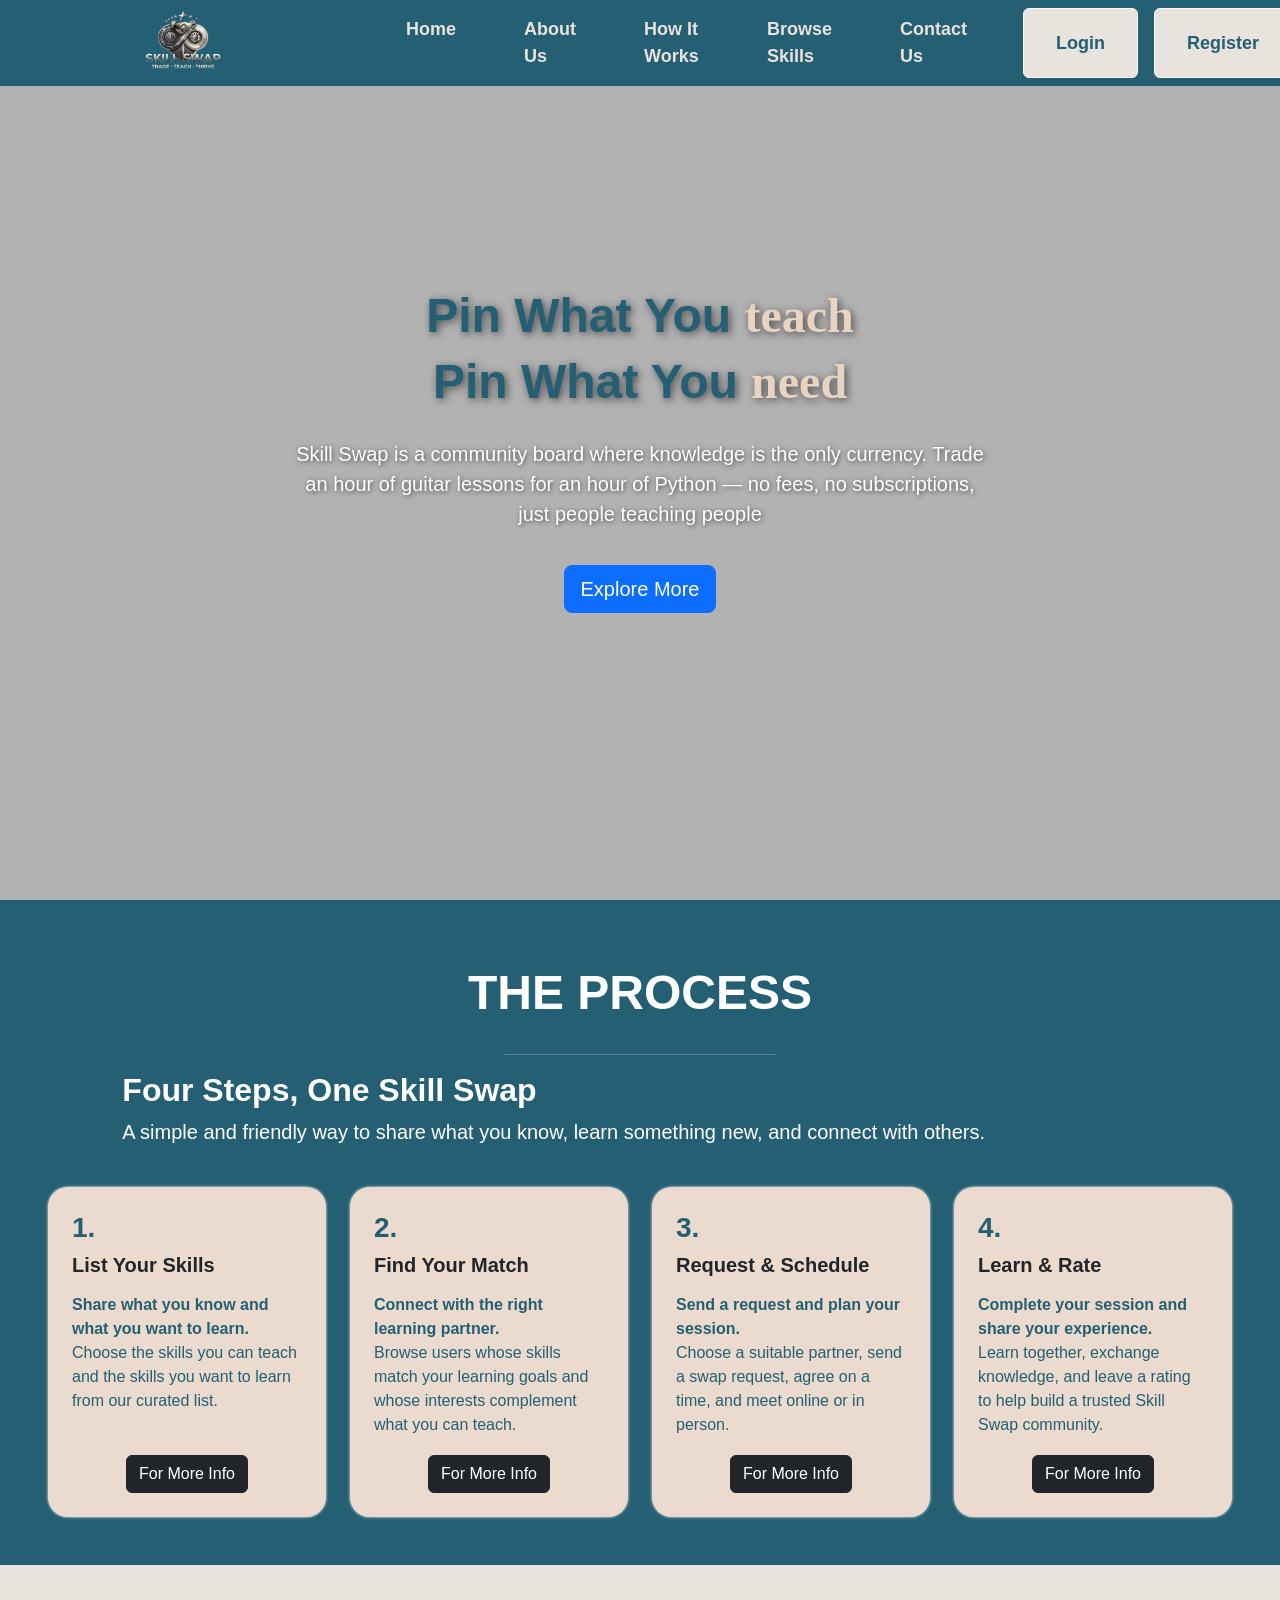
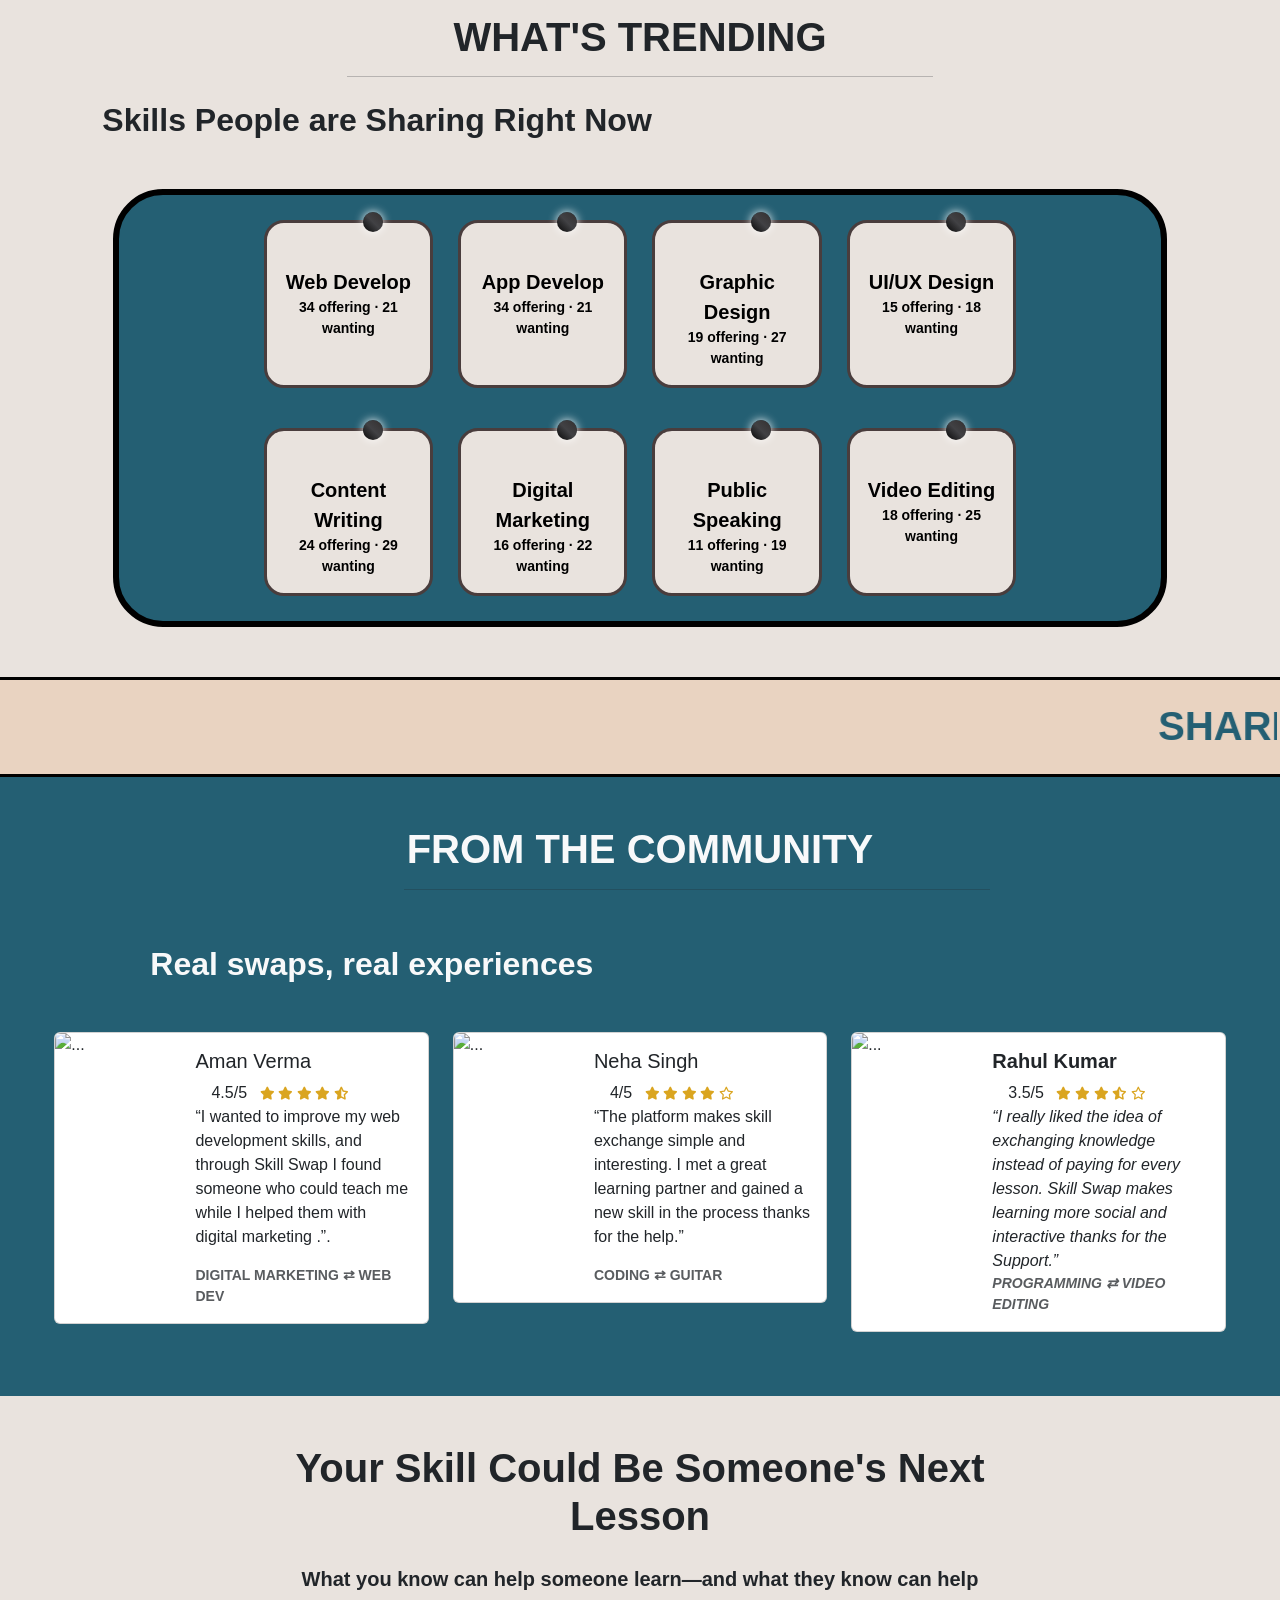
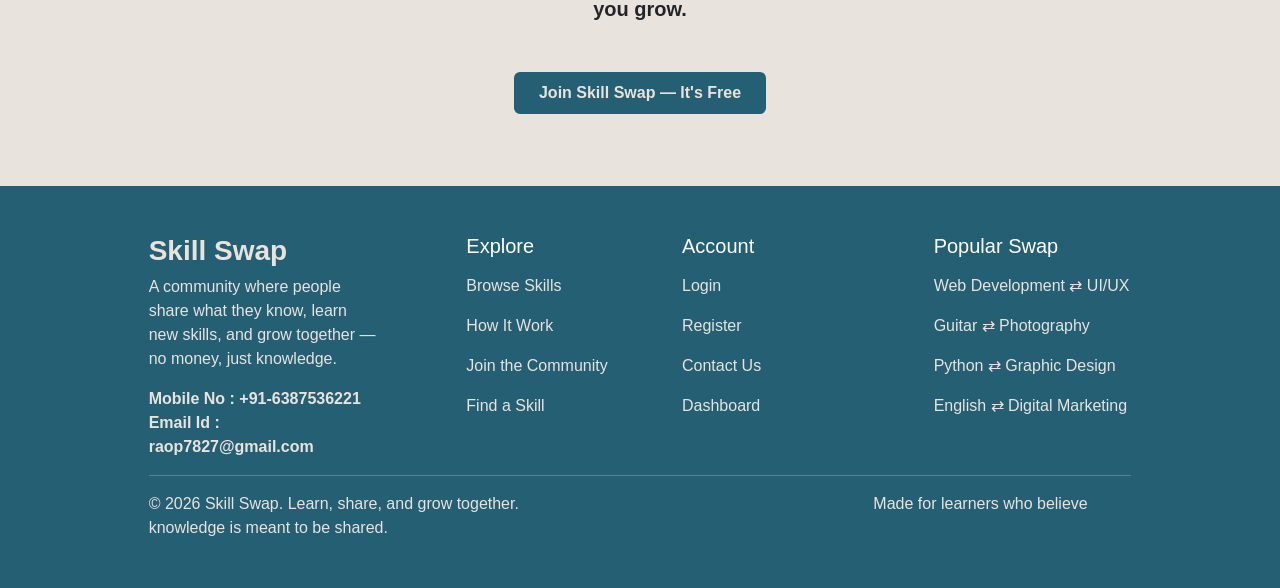
==== commit 3ad23cb6: "Updated code" ====
--- a/Index.html
+++ b/Index.html
@@ -1,5 +1,4 @@
-<!DOCTYPE html>
-<html lang="en">
+<html>
 <head>
  <link rel="stylesheet" href="css/bootstrap.css">
  <link rel="stylesheet" href="css/all.css">
@@ -12,8 +11,7 @@
     <div class="comtainer-fluid">
         <div class="row bg-color1  fixed-top">
                <nav class="navbar navbar-expand-lg navbar-dark  ">
-
-                    <img src="images/l.png" alt="" class="h2 img-fluid bg-color1">
+<img src="images/l.png" alt="" class="h2 img-fluid bg-color1">
     <button class="navbar-toggler" type="button" data-bs-toggle="collapse" data-bs-target="#navMenu">
       <span class="navbar-toggler-icon"></span>
     </button>
@@ -27,15 +25,10 @@
         <button class="btn btn-light ms-5 mt-0 mb-0 ps-4 pe-4 p-0 ac"><a class="nav-link ac" href="Login.html">Login</a></button>
         <button class="btn btn-light ms-3 mt-0 mb-0 ps-4 pe-4 p-0 ac"><a class="nav-link ac" href="registration.html">Register</a></button>
       </ul>
-     
-    </div>
+     </div>
     </nav>
   </div>
-
-       
-      
-      
-      <div class="row">
+<div class="row">
         <div  class="col-sm-12">
             <div class="video-hero" id="home">
   </video>
@@ -47,7 +40,7 @@
          <a href="#about" class="btn btn-primary btn-lg mt-3">Explore More</a>
   </div>
 </div>
-        </div>
+ </div>
       </div>
 <div class="row p-3 p-md-5" style="background-color:#245F73;">
 
@@ -70,31 +63,15 @@
                 learn something new, and connect with others.
             </p>
         </div>
-
-    </div>
-
-
-  
-    <div class="col-12 mt-4">
-
-        <div class="row justify-content-center g-4">
-
-         
-            <div class="col-12 col-sm-6 col-lg-3">
-
-                <div class="card h-100 border-0 bg-transparent">
-
-                    <div class="card-body b1 shadow rounded-4 p-4">
-
-                        <h5 class="card-title fw-bold fs-3">
-                            1.
-                        </h5>
-
-                        <h6 class="fw-bold fs-5 mb-3 text-dark">
-                            List Your Skills
-                        </h6>
-
-                        <p class="card-text">
+</div>
+<div class="col-12 mt-4">
+ <div class="row justify-content-center g-4">
+<div class="col-12 col-sm-6 col-lg-3">
+<div class="card h-100 border-0 bg-transparent">
+<div class="card-body b1 shadow rounded-4 p-4">
+<h5 class="card-title fw-bold fs-3">1.</h5>
+<h6 class="fw-bold fs-5 mb-3 text-dark"> List Your Skills</h6>
+                <p class="card-text">
                             <span class="fw-semibold">
                                 Share what you know and what you want to learn.
                             </span>
@@ -102,20 +79,11 @@
                             Choose the skills you can teach and the skills
                             you want to learn from our curated list.
                         </p>
-
-                        <button class="btn btn-dark mt-auto align-self-center">
-                            For More Info
-                        </button>
-
-                    </div>
-
-                </div>
-
-            </div>
-
-
-           
-            <div class="col-12 col-sm-6 col-lg-3">
+<button class="btn btn-dark mt-auto align-self-center">For More Info</button>
+</div>
+</div>
+</div>
+<div class="col-12 col-sm-6 col-lg-3">
 
                 <div class="card h-100 border-0 bg-transparent">
 
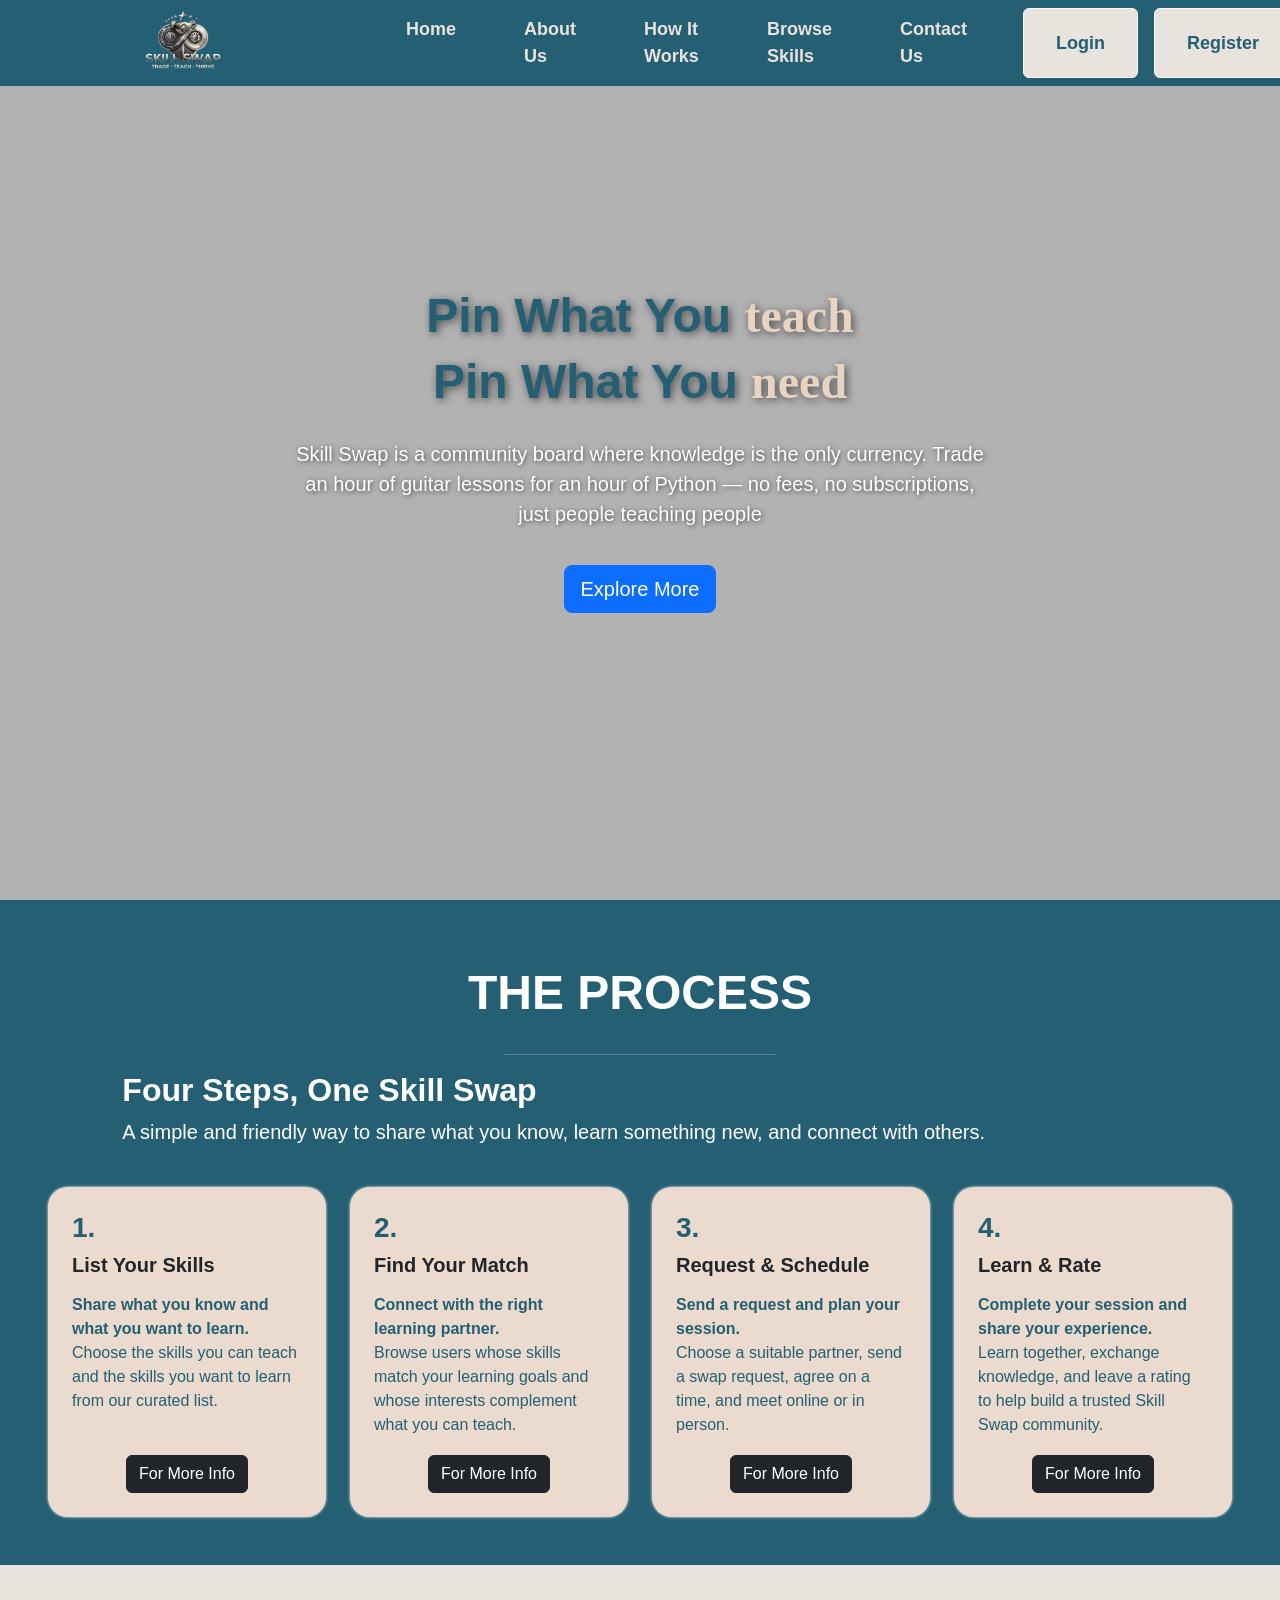
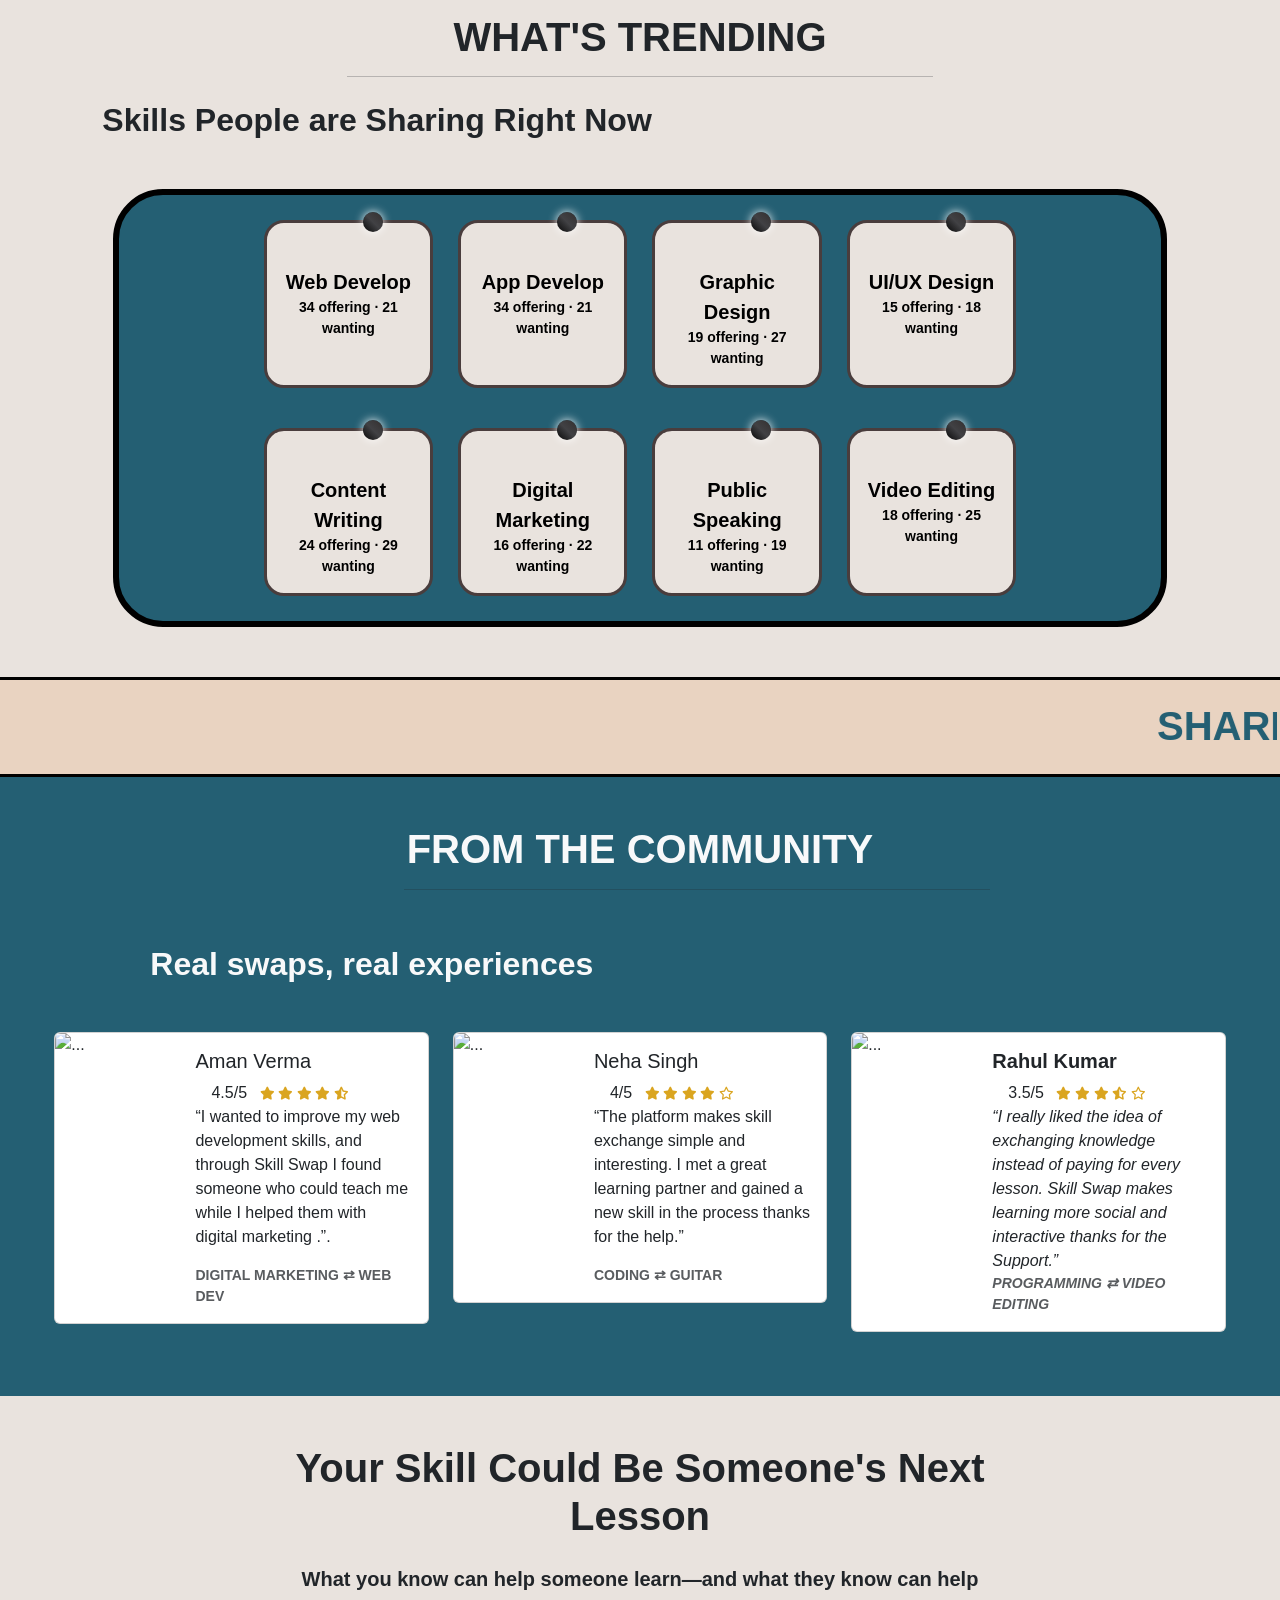
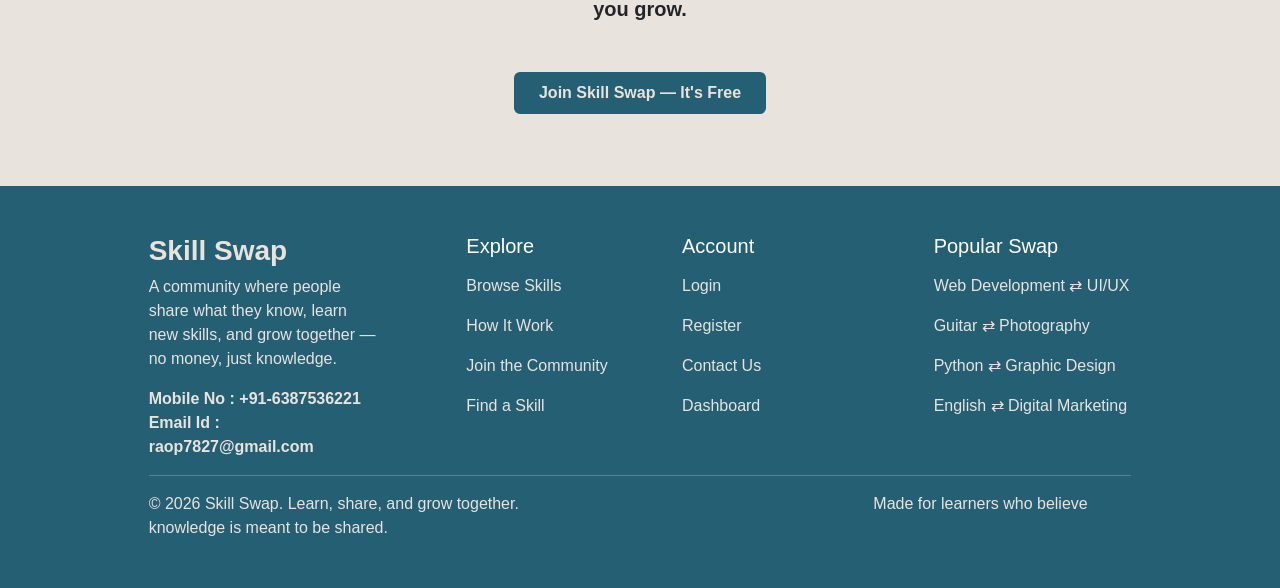
==== commit a8f1c14a: "Updated Code" ====
--- a/Index.html
+++ b/Index.html
@@ -1,5 +1,6 @@
 <html>
 <head>
+     <title>Skill-Swap</title>
  <link rel="stylesheet" href="css/bootstrap.css">
  <link rel="stylesheet" href="css/all.css">
  <link rel="stylesheet" href="index.css">
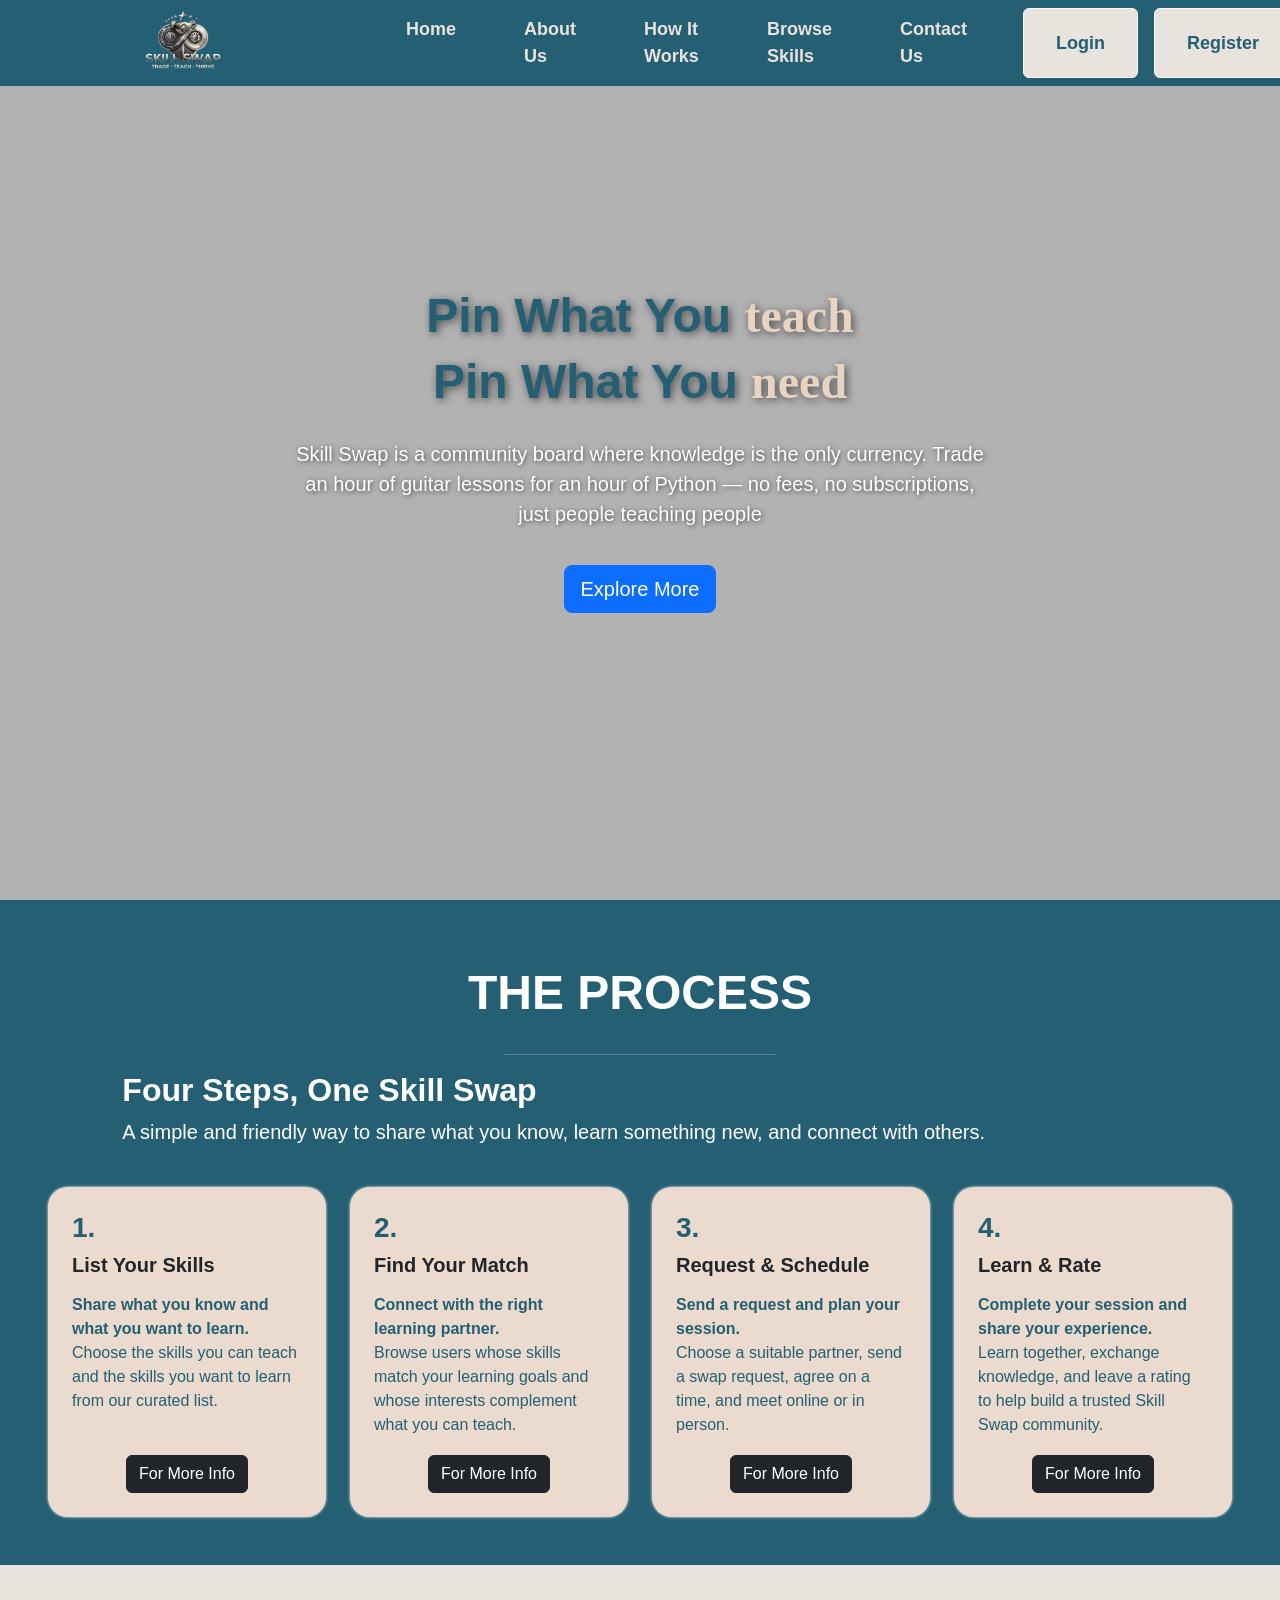
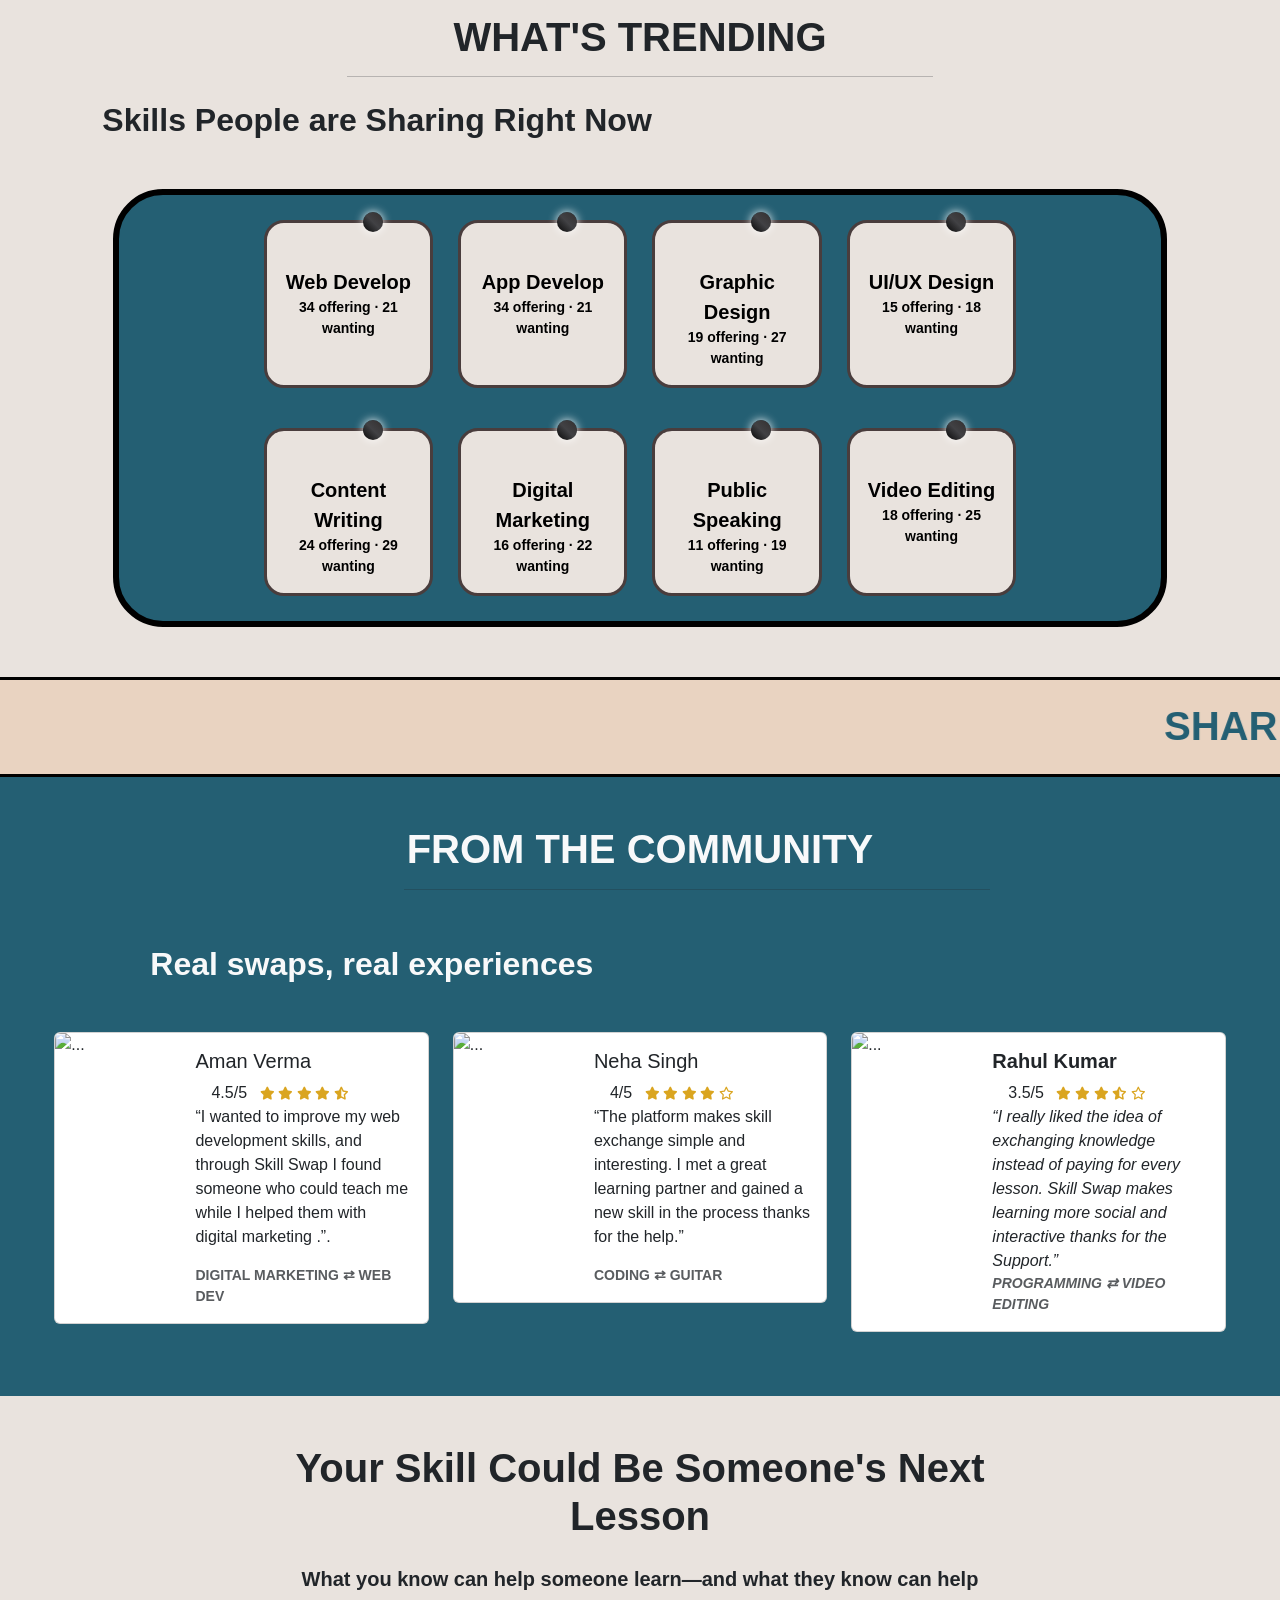
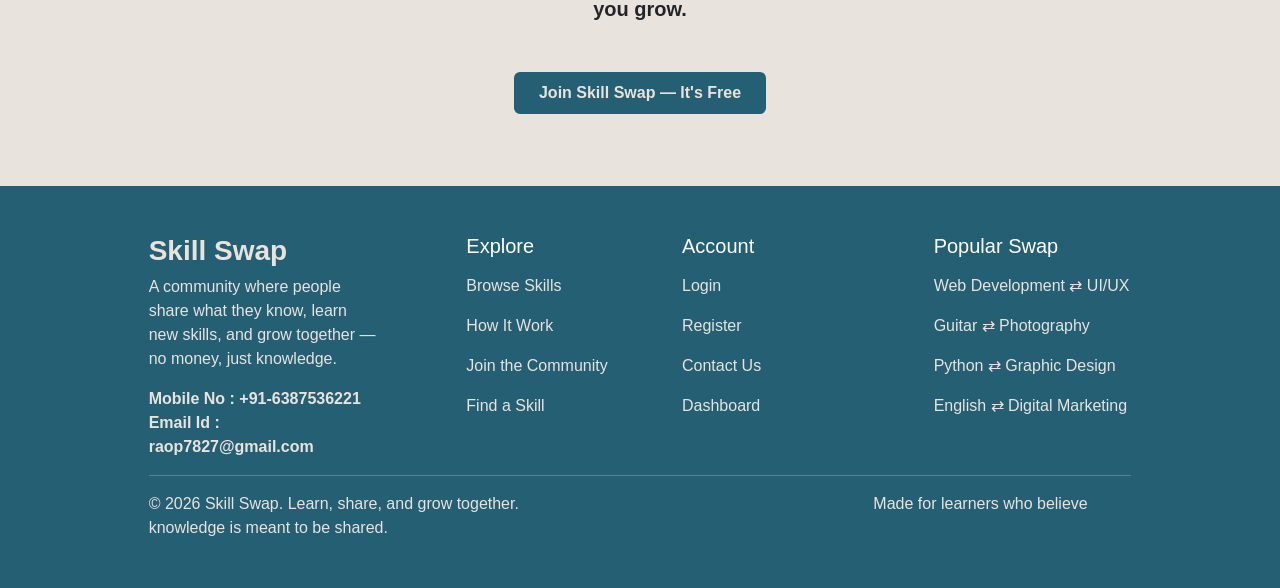
==== commit 499655ff: "updated code" ====
--- a/Index.html
+++ b/Index.html
@@ -435,7 +435,7 @@
     </div>
 </div>
 
-
+                <!--footer start-->
             <div class="row p-5" style="background-color: #245F73; color:#E9E3DE ">
               <div class="col-sm-10 mx-auto">
                <div class="row">
@@ -472,6 +472,7 @@
                <span class="text-end ps-5" style="padding-left: 350px !important;">Made for learners who believe knowledge is meant to be shared.</span>
               </div>
             </div>
+            <!--footer end-->
     </div>
      </div>
 </body>
